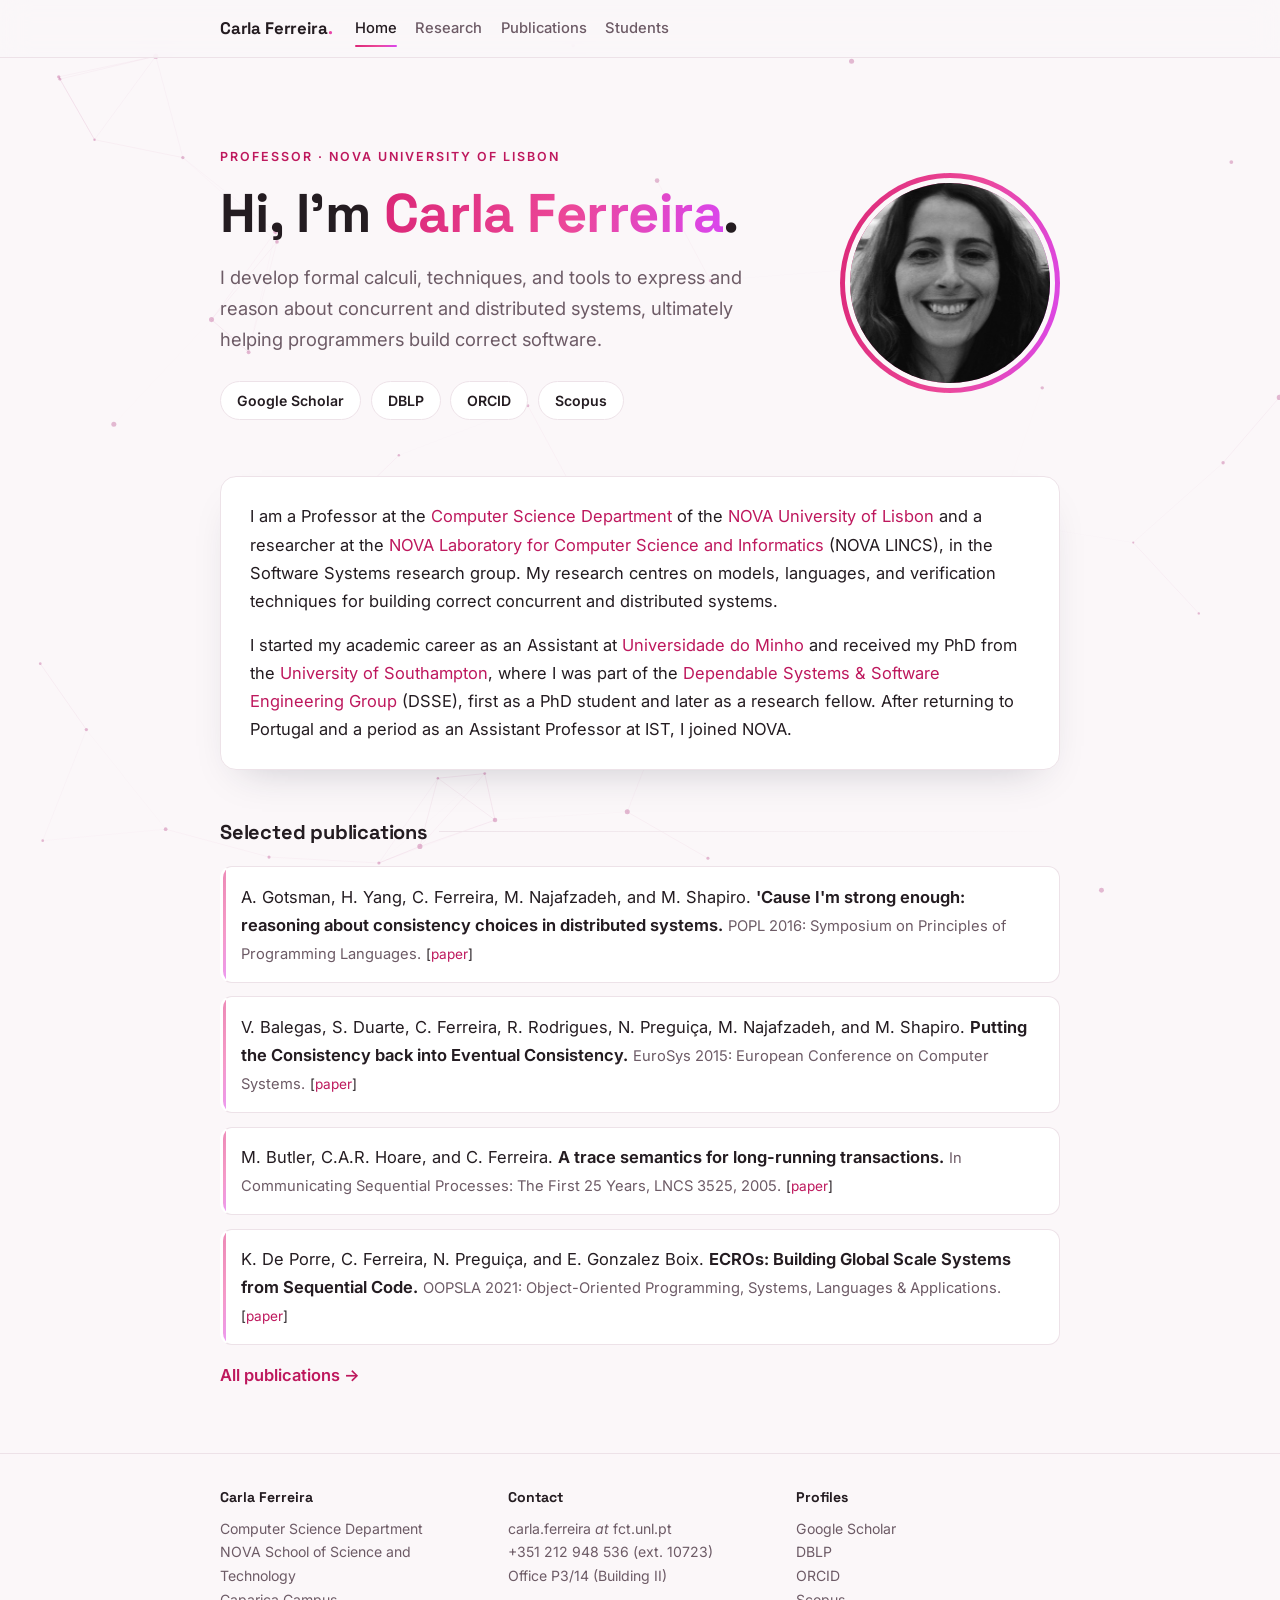
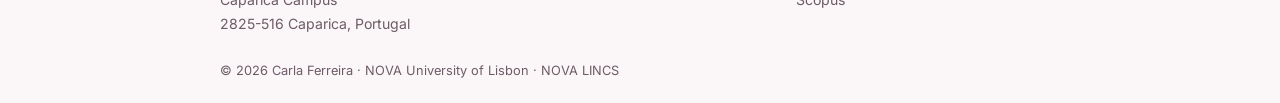
==== index.html @ 84dfc277 "Redesign and restructure site Visual refresh: Space Grotesk/Inter typography, pink-fuchsia gradient " ====
<!DOCTYPE html>
<html lang="en">
<head>
<meta charset="utf-8">
<meta name="viewport" content="width=device-width, initial-scale=1">
<title>Carla Ferreira</title>
<meta name="description" content="Carla Ferreira — Professor at the Computer Science Department, NOVA University of Lisbon, and researcher at NOVA LINCS.">
<link rel="preconnect" href="https://fonts.googleapis.com">
<link rel="preconnect" href="https://fonts.gstatic.com" crossorigin>
<link href="https://fonts.googleapis.com/css2?family=Inter:wght@400;500;600;700&family=Space+Grotesk:wght@500;700&display=swap" rel="stylesheet">
<link rel="stylesheet" href="style.css">
</head>
<body>
<canvas id="net" aria-hidden="true"></canvas>
<header>
  <div class="header-inner">
    <a class="site-title" href="index.html">Carla Ferreira<span class="dot">.</span></a>
    <nav>
      <a href="index.html" class="current">Home</a>
      <a href="research.html">Research</a>
      <a href="publications.html">Publications</a>
      <a href="students.html">Students</a>
    </nav>
  </div>
</header>

<main>
  <section class="hero">
    <div class="hero-text">
      <p class="kicker">Professor · NOVA University of Lisbon</p>
      <h1>Hi, I'm <span class="grad">Carla Ferreira</span>.</h1>
      <p class="lead">I develop formal calculi, techniques, and tools to express and
        reason about concurrent and distributed systems, ultimately helping
        programmers build correct software.</p>
      <div class="links-row">
        <a href="https://scholar.google.com/citations?hl=en&amp;user=l7GG8NoAAAAJ">Google Scholar</a>
        <a href="https://dblp.org/pid/13/5457.html">DBLP</a>
        <a href="https://orcid.org/0000-0003-3680-7634">ORCID</a>
        <a href="https://www.scopus.com/authid/detail.url?authorId=22733423900">Scopus</a>
      </div>
    </div>
    <div class="portrait-wrap">
      <img class="portrait" src="assets/cf.jpg" alt="Portrait of Carla Ferreira">
    </div>
  </section>

  <section class="bio">
    <p>I am a Professor at the
      <a href="https://www.di.fct.unl.pt/">Computer Science Department</a> of the
      <a href="https://www.fct.unl.pt/">NOVA University of Lisbon</a> and a researcher at the
      <a href="https://nova-lincs.di.fct.unl.pt/">NOVA Laboratory for Computer Science and Informatics</a>
      (NOVA LINCS), in the Software Systems research group. My research centres on models,
      languages, and verification techniques for building correct concurrent and
      distributed systems.</p>
    <p>I started my academic career as an Assistant at
      <a href="https://www.uminho.pt/">Universidade do Minho</a> and received my PhD from the
      <a href="https://www.soton.ac.uk/">University of Southampton</a>, where I was part of the
      <a href="https://www.southampton.ac.uk/research/groups/cyber-physical-systems">Dependable Systems &amp; Software Engineering Group</a>
      (DSSE), first as a PhD student and later as a research fellow. After returning to
      Portugal and a period as an Assistant Professor at IST, I joined NOVA.</p>
  </section>

  <section>
    <h2>Selected publications</h2>
    <ul class="pubs">
      <li>A. Gotsman, H. Yang, C. Ferreira, M. Najafzadeh, and M. Shapiro.
        <span class="title">'Cause I'm strong enough: reasoning about consistency choices in distributed systems.</span>
        <span class="venue">POPL 2016: Symposium on Principles of Programming Languages.</span>
        <span class="pub-links">[<a href="https://doi.org/10.1145/2914770.2837625">paper</a>]</span></li>
      <li>V. Balegas, S. Duarte, C. Ferreira, R. Rodrigues, N. Preguiça, M. Najafzadeh, and M. Shapiro.
        <span class="title">Putting the Consistency back into Eventual Consistency.</span>
        <span class="venue">EuroSys 2015: European Conference on Computer Systems.</span>
        <span class="pub-links">[<a href="https://dl.acm.org/doi/10.1145/2741948.2741972">paper</a>]</span></li>
      <li>M. Butler, C.A.R. Hoare, and C. Ferreira.
        <span class="title">A trace semantics for long-running transactions.</span>
        <span class="venue">In Communicating Sequential Processes: The First 25 Years, LNCS 3525, 2005.</span>
        <span class="pub-links">[<a href="https://link.springer.com/chapter/10.1007%2F11423348_8">paper</a>]</span></li>
      <li>K. De Porre, C. Ferreira, N. Preguiça, and E. Gonzalez Boix.
        <span class="title">ECROs: Building Global Scale Systems from Sequential Code.</span>
        <span class="venue">OOPSLA 2021: Object-Oriented Programming, Systems, Languages &amp; Applications.</span>
        <span class="pub-links">[<a href="https://doi.org/10.1145/3485484">paper</a>]</span></li>
    </ul>
    <a class="more-link" href="publications.html">All publications →</a>
  </section>
</main>

<footer>
  <div class="footer-inner">
    <div class="footer-col">
      <strong>Carla Ferreira</strong>
      Computer Science Department<br>
      NOVA School of Science and Technology<br>
      Caparica Campus<br>
      2825-516 Caparica, Portugal
    </div>
    <div class="footer-col">
      <strong>Contact</strong>
      carla.ferreira <em>at</em> fct.unl.pt<br>
      +351 212 948 536 (ext. 10723)<br>
      Office P3/14 (Building II)
    </div>
    <div class="footer-col">
      <strong>Profiles</strong>
      <a href="https://scholar.google.com/citations?hl=en&amp;user=l7GG8NoAAAAJ">Google Scholar</a><br>
      <a href="https://dblp.org/pid/13/5457.html">DBLP</a><br>
      <a href="https://orcid.org/0000-0003-3680-7634">ORCID</a><br>
      <a href="https://www.scopus.com/authid/detail.url?authorId=22733423900">Scopus</a>
    </div>
  </div>
  <div class="footer-base">© 2026 Carla Ferreira · NOVA University of Lisbon · NOVA LINCS</div>
</footer>
<script src="script.js"></script>
</body>
</html>
---- style.css ----
:root {
  --max-width: 880px;
  --grad-a: #db2777;
  --grad-b: #ec4899;
  --grad-c: #d946ef;
  --gradient: linear-gradient(100deg, var(--grad-a), var(--grad-b) 55%, var(--grad-c));
  --bg: #fbf7f9;
  --bg-panel: #ffffff;
  --bg-panel-hover: #ffffff;
  --text: #241c21;
  --text-muted: #6d5b66;
  --accent: #be185d;
  --border: #ede2e8;
  --header-bg: rgba(251, 247, 249, 0.8);
  --net-color: 190, 90, 150;
  --shadow: 0 18px 40px -22px rgba(30, 41, 59, 0.25);
  color-scheme: light;
}

* { box-sizing: border-box; }

html { scroll-behavior: smooth; }

body {
  margin: 0;
  font-family: "Inter", -apple-system, BlinkMacSystemFont, "Segoe UI", sans-serif;
  font-size: 16.5px;
  line-height: 1.7;
  color: var(--text);
  background: var(--bg);
  transition: background 0.3s ease, color 0.3s ease;
}

#net {
  position: fixed;
  inset: 0;
  width: 100%;
  height: 100%;
  z-index: 0;
  pointer-events: none;
}

a { color: var(--accent); text-decoration: none; }
a:hover { text-decoration: underline; text-underline-offset: 3px; }

h1, h2, h3, .site-title {
  font-family: "Space Grotesk", "Inter", sans-serif;
  letter-spacing: -0.01em;
}

/* ---------- header ---------- */

header {
  position: sticky;
  top: 0;
  z-index: 20;
  background: var(--header-bg);
  backdrop-filter: blur(14px);
  -webkit-backdrop-filter: blur(14px);
  border-bottom: 1px solid var(--border);
}

.header-inner {
  max-width: var(--max-width);
  margin: 0 auto;
  padding: 0.85rem 1.25rem;
  display: flex;
  flex-wrap: wrap;
  align-items: center;
  gap: 0.4rem 1.4rem;
}

.site-title {
  font-size: 1.05rem;
  font-weight: 700;
  color: var(--text);
}
.site-title:hover { text-decoration: none; }
.site-title .dot {
  background: var(--gradient);
  -webkit-background-clip: text;
  background-clip: text;
  color: transparent;
}

nav { display: flex; flex-wrap: wrap; gap: 0.25rem 1.15rem; margin-right: auto; }

nav a {
  color: var(--text-muted);
  font-size: 0.92rem;
  font-weight: 500;
  position: relative;
  padding: 0.15rem 0;
}
nav a:hover { color: var(--text); text-decoration: none; }
nav a.current { color: var(--text); }
nav a.current::after {
  content: "";
  position: absolute;
  left: 0; right: 0; bottom: -4px;
  height: 2.5px;
  border-radius: 2px;
  background: var(--gradient);
}

/* ---------- layout ---------- */

main {
  position: relative;
  z-index: 1;
  max-width: var(--max-width);
  margin: 0 auto;
  padding: 3rem 1.25rem 4rem;
}

h1 { font-size: clamp(1.9rem, 4.5vw, 2.6rem); line-height: 1.15; margin: 0 0 1.4rem; }

h2 {
  font-size: 1.25rem;
  margin: 2.8rem 0 1.1rem;
  display: flex;
  align-items: center;
  gap: 0.75rem;
}
h2::after {
  content: "";
  flex: 1;
  height: 1px;
  background: linear-gradient(90deg, var(--border), transparent);
}

.grad {
  background: var(--gradient);
  -webkit-background-clip: text;
  background-clip: text;
  color: transparent;
}

/* ---------- hero (home) ---------- */

.hero {
  display: flex;
  gap: 2.8rem;
  align-items: center;
  padding: 2.5rem 0 1rem;
  flex-wrap: wrap;
}

.hero-text { flex: 1; min-width: 300px; }

.kicker {
  text-transform: uppercase;
  letter-spacing: 0.16em;
  font-size: 0.78rem;
  font-weight: 600;
  color: var(--accent);
  margin: 0 0 0.9rem;
}

.hero h1 { font-size: clamp(2.3rem, 6vw, 3.4rem); margin-bottom: 1.1rem; }

.lead { font-size: 1.15rem; color: var(--text-muted); margin: 0 0 1.6rem; }

.portrait-wrap {
  flex-shrink: 0;
  padding: 5px;
  border-radius: 50%;
  background: var(--gradient);
  animation: float 7s ease-in-out infinite;
}

.portrait {
  display: block;
  width: 210px;
  height: 210px;
  object-fit: cover;
  object-position: 50% 30%;
  border-radius: 50%;
  border: 5px solid var(--bg);
}

@keyframes float {
  0%, 100% { transform: translateY(0); }
  50% { transform: translateY(-10px); }
}

.links-row { display: flex; flex-wrap: wrap; gap: 0.6rem; }

.links-row a {
  border: 1px solid var(--border);
  background: var(--bg-panel);
  color: var(--text);
  padding: 0.4rem 1rem;
  border-radius: 999px;
  font-size: 0.88rem;
  font-weight: 600;
  transition: transform 0.15s ease, border-color 0.15s ease, box-shadow 0.15s ease;
}
.links-row a:hover {
  text-decoration: none;
  transform: translateY(-2px);
  border-color: var(--grad-a);
  box-shadow: 0 6px 18px -8px rgba(219, 39, 119, 0.45);
}

.bio {
  margin-top: 2.5rem;
  padding: 1.6rem 1.8rem;
  background: var(--bg-panel);
  border: 1px solid var(--border);
  border-radius: 16px;
  box-shadow: var(--shadow);
}
.bio p:first-child { margin-top: 0; }
.bio p:last-child { margin-bottom: 0; }

/* ---------- cards ---------- */

.card-grid {
  display: grid;
  grid-template-columns: repeat(auto-fill, minmax(240px, 1fr));
  gap: 1rem;
  padding: 0;
  margin: 0;
  list-style: none;
}

.card {
  background: var(--bg-panel);
  border: 1px solid var(--border);
  border-radius: 14px;
  padding: 1.1rem 1.25rem;
  transition: transform 0.18s ease, border-color 0.18s ease, box-shadow 0.18s ease;
}
.card:hover {
  transform: translateY(-4px);
  border-color: var(--grad-b);
  box-shadow: var(--shadow);
}
.card .card-title { font-weight: 700; font-size: 1rem; display: block; margin-bottom: 0.3rem; }
.card-featured { grid-column: 1 / -1; }
.card-logo {
  display: block;
  width: auto;
  max-width: 220px;
  height: auto;
  margin-bottom: 0.6rem;
}
.card .card-sub { color: var(--text-muted); font-size: 0.9rem; }
.card .tag {
  display: inline-block;
  margin-top: 0.6rem;
  font-size: 0.72rem;
  font-weight: 600;
  letter-spacing: 0.06em;
  text-transform: uppercase;
  color: var(--accent);
}

/* ---------- interests ---------- */

ul.interests { list-style: none; padding: 0; margin: 0; display: grid; gap: 0.8rem; }
ul.interests li {
  padding-left: 1.4rem;
  position: relative;
}
ul.interests li::before {
  content: "◆";
  position: absolute;
  left: 0;
  top: 0.1em;
  font-size: 0.7rem;
  background: var(--gradient);
  -webkit-background-clip: text;
  background-clip: text;
  color: transparent;
}

/* ---------- publications ---------- */

.year-chip {
  display: inline-block;
  font-family: "Space Grotesk", sans-serif;
  font-weight: 700;
  font-size: 1.05rem;
  background: var(--gradient);
  -webkit-background-clip: text;
  background-clip: text;
  color: transparent;
}

ul.pubs { list-style: none; padding: 0; margin: 0; display: grid; gap: 0.85rem; }

ul.pubs > li {
  background: var(--bg-panel);
  border: 1px solid var(--border);
  border-left: 3px solid transparent;
  border-image: none;
  border-radius: 12px;
  padding: 0.95rem 1.15rem;
  transition: transform 0.15s ease, border-color 0.15s ease;
  position: relative;
  overflow: hidden;
}
ul.pubs > li::before {
  content: "";
  position: absolute;
  left: 0; top: 0; bottom: 0;
  width: 3px;
  background: var(--gradient);
  opacity: 0.55;
  transition: opacity 0.15s ease, width 0.15s ease;
}
ul.pubs > li:hover { transform: translateX(4px); }
ul.pubs > li:hover::before { opacity: 1; width: 4px; }

ul.pubs .title { font-weight: 650; }
ul.pubs .venue { color: var(--text-muted); font-size: 0.92rem; }
.pub-links { font-size: 0.85rem; }

/* ---------- generic lists ---------- */

ul.clean { list-style: none; padding: 0; margin: 0; display: grid; gap: 0.9rem; }
ul.clean > li {
  background: var(--bg-panel);
  border: 1px solid var(--border);
  border-radius: 12px;
  padding: 0.9rem 1.15rem;
  transition: transform 0.15s ease, border-color 0.15s ease;
}
ul.clean > li:hover { transform: translateX(4px); border-color: var(--grad-a); }

.note { color: var(--text-muted); font-size: 0.9rem; }

/* ---------- contact ---------- */

dl.contact {
  margin: 0;
  display: grid;
  grid-template-columns: repeat(auto-fill, minmax(240px, 1fr));
  gap: 1rem;
}
dl.contact > div {
  background: var(--bg-panel);
  border: 1px solid var(--border);
  border-radius: 14px;
  padding: 1.1rem 1.25rem;
}
dl.contact dt {
  font-weight: 700;
  font-size: 0.78rem;
  text-transform: uppercase;
  letter-spacing: 0.1em;
  background: var(--gradient);
  -webkit-background-clip: text;
  background-clip: text;
  color: transparent;
  margin-bottom: 0.35rem;
}
dl.contact dd { margin: 0; }

/* ---------- reveal animation ---------- */

.reveal {
  opacity: 0;
  transform: translateY(18px);
  transition: opacity 0.6s ease, transform 0.6s ease;
}
.reveal.visible { opacity: 1; transform: none; }

@media (prefers-reduced-motion: reduce) {
  .reveal { opacity: 1; transform: none; transition: none; }
  .portrait-wrap { animation: none; }
  html { scroll-behavior: auto; }
}

/* ---------- footer ---------- */

footer {
  position: relative;
  z-index: 1;
  border-top: 1px solid var(--border);
  color: var(--text-muted);
  font-size: 0.88rem;
}
.footer-inner {
  max-width: var(--max-width);
  margin: 0 auto;
  padding: 2rem 1.25rem 1.5rem;
  display: grid;
  grid-template-columns: repeat(auto-fit, minmax(200px, 1fr));
  gap: 1.5rem;
}
.footer-col strong {
  display: block;
  color: var(--text);
  font-family: "Space Grotesk", sans-serif;
  margin-bottom: 0.4rem;
}
.footer-col a { color: var(--text-muted); }
.footer-col a:hover { color: var(--accent); }
.footer-base {
  max-width: var(--max-width);
  margin: 0 auto;
  padding: 0 1.25rem 1.3rem;
  font-size: 0.8rem;
}

.more-link {
  display: inline-block;
  margin-top: 1rem;
  font-weight: 600;
}

@media (max-width: 640px) {
  .hero { flex-direction: column-reverse; gap: 1.8rem; text-align: center; }
  .kicker { text-align: center; }
  .links-row { justify-content: center; }
  .hero-text { min-width: 0; }
  .portrait { width: 170px; height: 170px; }
}
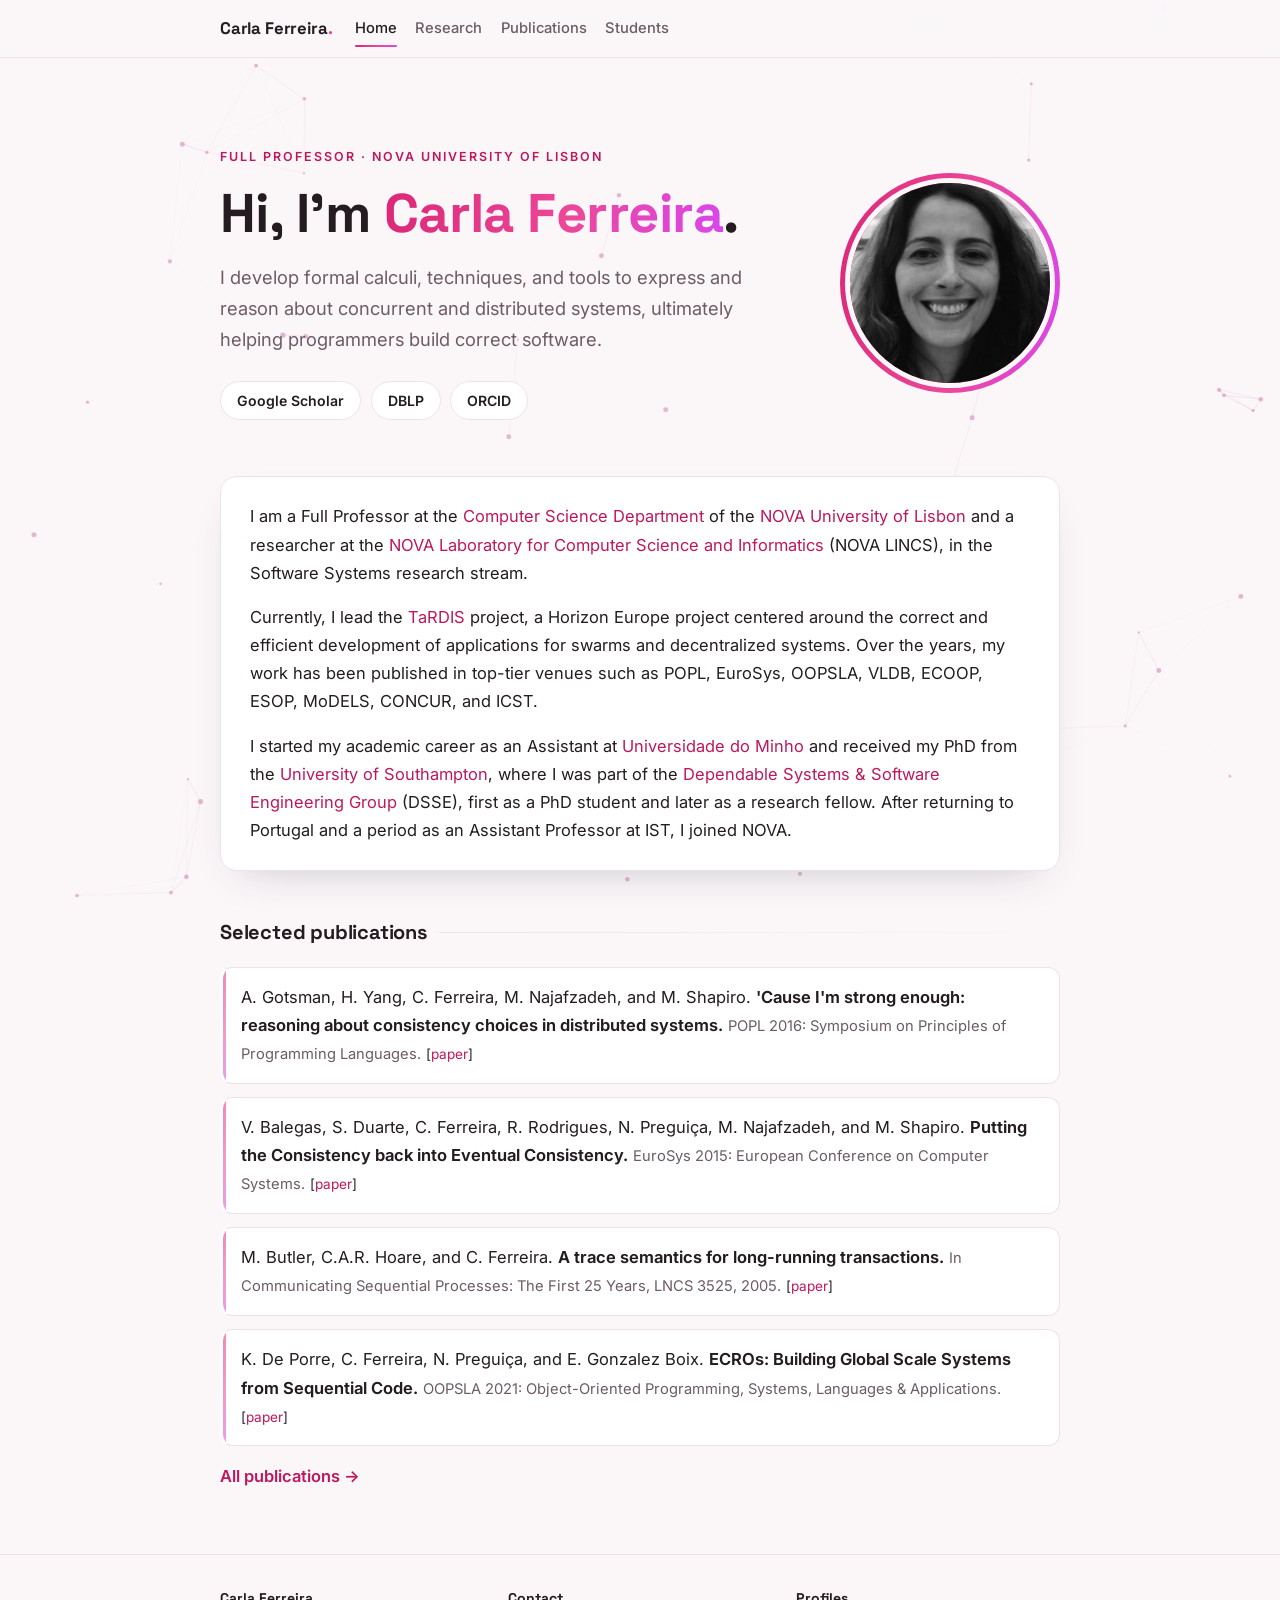
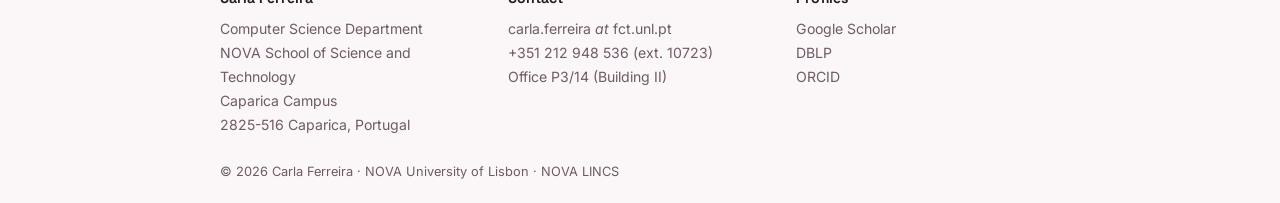
==== commit 6e58dda7: "Update bio from ORCID, sync publications with Scholar, drop Scopus Bio: Full Professor title, TaRDIS" ====
--- a/index.html
+++ b/index.html
@@ -4,7 +4,7 @@
 <meta charset="utf-8">
 <meta name="viewport" content="width=device-width, initial-scale=1">
 <title>Carla Ferreira</title>
-<meta name="description" content="Carla Ferreira — Professor at the Computer Science Department, NOVA University of Lisbon, and researcher at NOVA LINCS.">
+<meta name="description" content="Carla Ferreira — Full Professor at the Computer Science Department, NOVA University of Lisbon, and researcher at NOVA LINCS.">
 <link rel="preconnect" href="https://fonts.googleapis.com">
 <link rel="preconnect" href="https://fonts.gstatic.com" crossorigin>
 <link href="https://fonts.googleapis.com/css2?family=Inter:wght@400;500;600;700&family=Space+Grotesk:wght@500;700&display=swap" rel="stylesheet">
@@ -27,7 +27,7 @@
 <main>
   <section class="hero">
     <div class="hero-text">
-      <p class="kicker">Professor · NOVA University of Lisbon</p>
+      <p class="kicker">Full Professor · NOVA University of Lisbon</p>
       <h1>Hi, I'm <span class="grad">Carla Ferreira</span>.</h1>
       <p class="lead">I develop formal calculi, techniques, and tools to express and
         reason about concurrent and distributed systems, ultimately helping
@@ -36,7 +36,6 @@
         <a href="https://scholar.google.com/citations?hl=en&amp;user=l7GG8NoAAAAJ">Google Scholar</a>
         <a href="https://dblp.org/pid/13/5457.html">DBLP</a>
         <a href="https://orcid.org/0000-0003-3680-7634">ORCID</a>
-        <a href="https://www.scopus.com/authid/detail.url?authorId=22733423900">Scopus</a>
       </div>
     </div>
     <div class="portrait-wrap">
@@ -45,13 +44,16 @@
   </section>
 
   <section class="bio">
-    <p>I am a Professor at the
+    <p>I am a Full Professor at the
       <a href="https://www.di.fct.unl.pt/">Computer Science Department</a> of the
       <a href="https://www.fct.unl.pt/">NOVA University of Lisbon</a> and a researcher at the
       <a href="https://nova-lincs.di.fct.unl.pt/">NOVA Laboratory for Computer Science and Informatics</a>
-      (NOVA LINCS), in the Software Systems research group. My research centres on models,
-      languages, and verification techniques for building correct concurrent and
-      distributed systems.</p>
+      (NOVA LINCS), in the Software Systems research stream.</p>
+    <p>Currently, I lead the <a href="https://www.project-tardis.eu">TaRDIS</a> project,
+      a Horizon Europe project centered around the correct and efficient development of
+      applications for swarms and decentralized systems. Over the years, my work has been
+      published in top-tier venues such as POPL, EuroSys, OOPSLA, VLDB, ECOOP, ESOP,
+      MoDELS, CONCUR, and ICST.</p>
     <p>I started my academic career as an Assistant at
       <a href="https://www.uminho.pt/">Universidade do Minho</a> and received my PhD from the
       <a href="https://www.soton.ac.uk/">University of Southampton</a>, where I was part of the
@@ -103,8 +105,7 @@
       <strong>Profiles</strong>
       <a href="https://scholar.google.com/citations?hl=en&amp;user=l7GG8NoAAAAJ">Google Scholar</a><br>
       <a href="https://dblp.org/pid/13/5457.html">DBLP</a><br>
-      <a href="https://orcid.org/0000-0003-3680-7634">ORCID</a><br>
-      <a href="https://www.scopus.com/authid/detail.url?authorId=22733423900">Scopus</a>
+      <a href="https://orcid.org/0000-0003-3680-7634">ORCID</a>
     </div>
   </div>
   <div class="footer-base">© 2026 Carla Ferreira · NOVA University of Lisbon · NOVA LINCS</div>
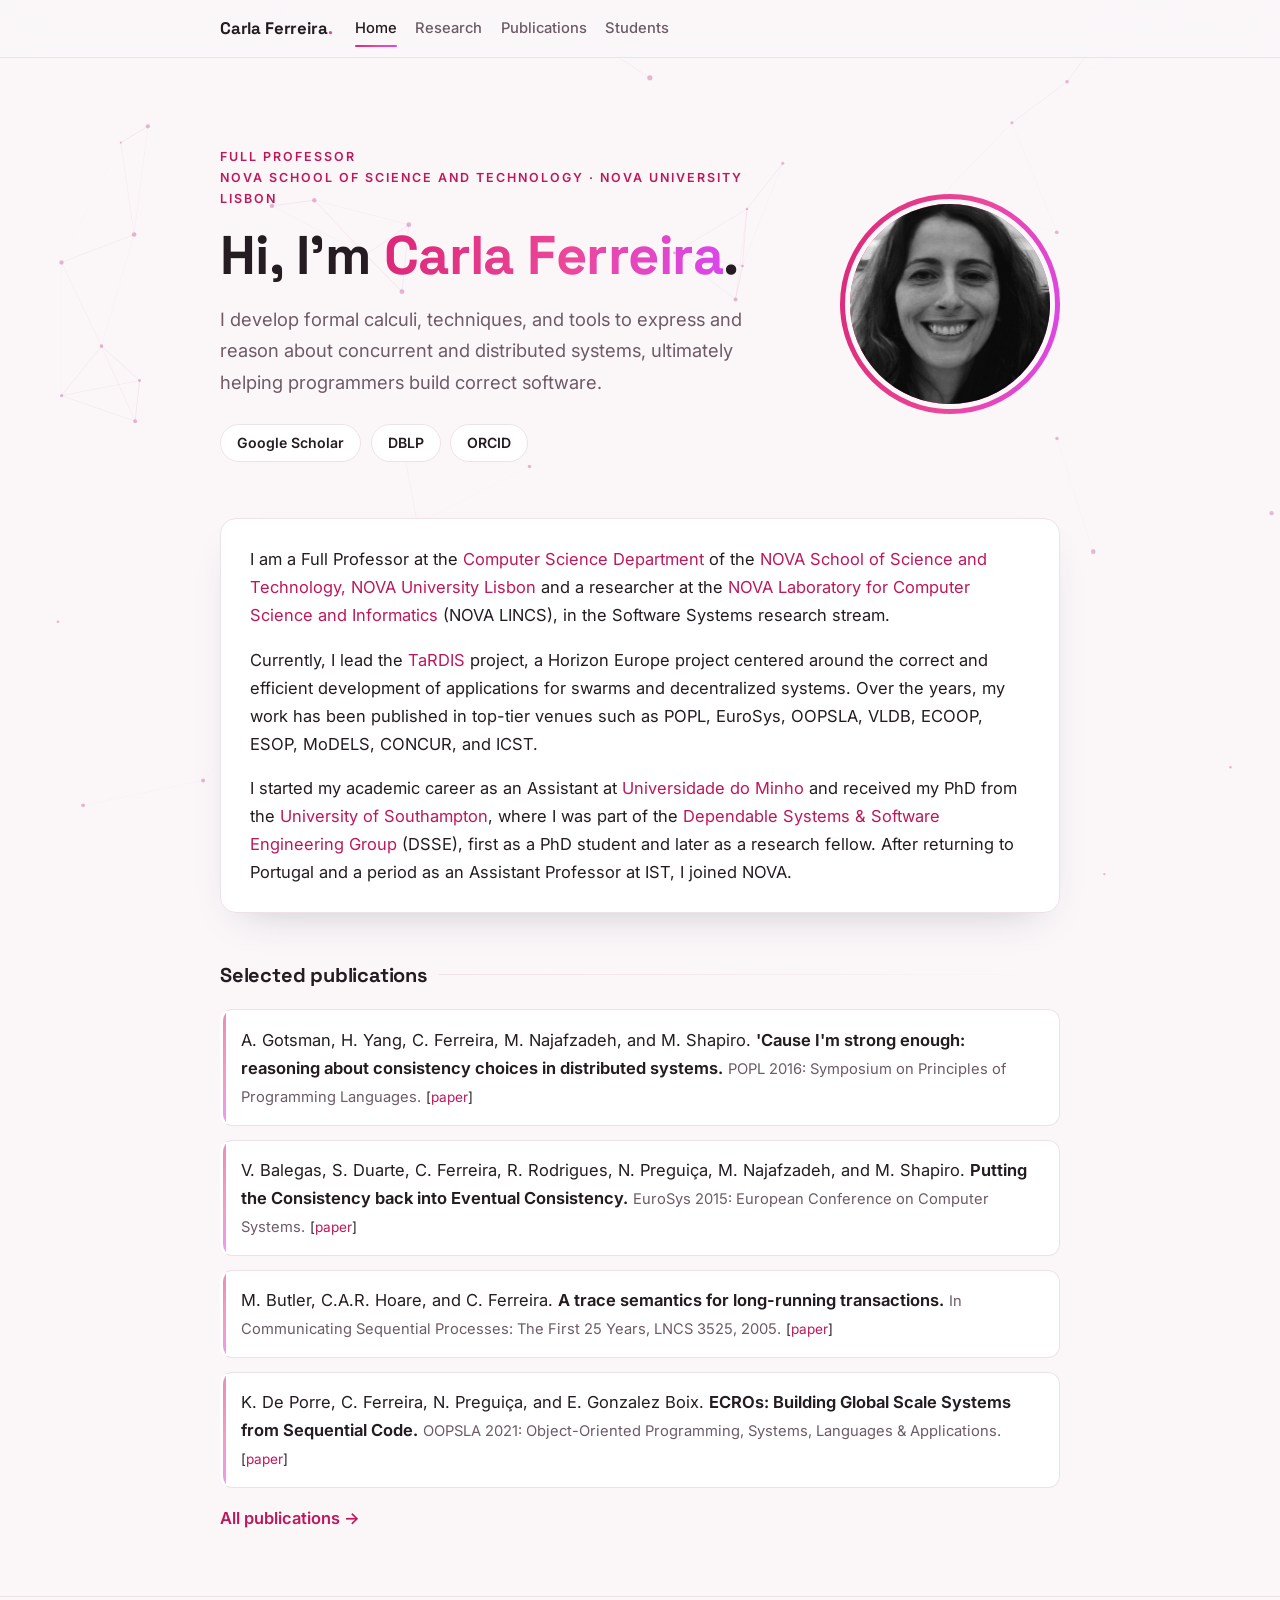
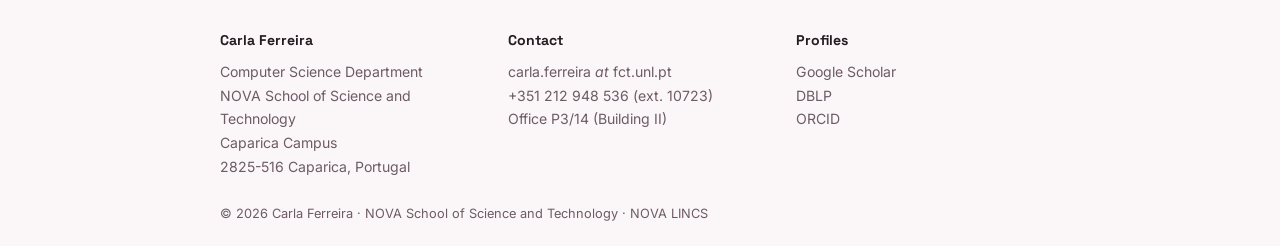
==== commit a255e45a: "minor fixes" ====
--- a/index.html
+++ b/index.html
@@ -1,115 +1,130 @@
 <!DOCTYPE html>
 <html lang="en">
+
 <head>
-<meta charset="utf-8">
-<meta name="viewport" content="width=device-width, initial-scale=1">
-<title>Carla Ferreira</title>
-<meta name="description" content="Carla Ferreira — Full Professor at the Computer Science Department, NOVA University of Lisbon, and researcher at NOVA LINCS.">
-<link rel="preconnect" href="https://fonts.googleapis.com">
-<link rel="preconnect" href="https://fonts.gstatic.com" crossorigin>
-<link href="https://fonts.googleapis.com/css2?family=Inter:wght@400;500;600;700&family=Space+Grotesk:wght@500;700&display=swap" rel="stylesheet">
-<link rel="stylesheet" href="style.css">
+  <meta charset="utf-8">
+  <meta name="viewport" content="width=device-width, initial-scale=1">
+  <title>Carla Ferreira</title>
+  <meta name="description"
+    content="Carla Ferreira — Full Professor at the Computer Science Department, NOVA School of Science and Technology, NOVA University Lisbon, and researcher at NOVA LINCS.">
+  <link rel="preconnect" href="https://fonts.googleapis.com">
+  <link rel="preconnect" href="https://fonts.gstatic.com" crossorigin>
+  <link
+    href="https://fonts.googleapis.com/css2?family=Inter:wght@400;500;600;700&family=Space+Grotesk:wght@500;700&display=swap"
+    rel="stylesheet">
+  <link rel="stylesheet" href="style.css">
 </head>
+
 <body>
-<canvas id="net" aria-hidden="true"></canvas>
-<header>
-  <div class="header-inner">
-    <a class="site-title" href="index.html">Carla Ferreira<span class="dot">.</span></a>
-    <nav>
-      <a href="index.html" class="current">Home</a>
-      <a href="research.html">Research</a>
-      <a href="publications.html">Publications</a>
-      <a href="students.html">Students</a>
-    </nav>
-  </div>
-</header>
+  <canvas id="net" aria-hidden="true"></canvas>
+  <header>
+    <div class="header-inner">
+      <a class="site-title" href="index.html">Carla Ferreira<span class="dot">.</span></a>
+      <nav>
+        <a href="index.html" class="current">Home</a>
+        <a href="research.html">Research</a>
+        <a href="publications.html">Publications</a>
+        <a href="students.html">Students</a>
+      </nav>
+    </div>
+  </header>
 
-<main>
-  <section class="hero">
-    <div class="hero-text">
-      <p class="kicker">Full Professor · NOVA University of Lisbon</p>
-      <h1>Hi, I'm <span class="grad">Carla Ferreira</span>.</h1>
-      <p class="lead">I develop formal calculi, techniques, and tools to express and
-        reason about concurrent and distributed systems, ultimately helping
-        programmers build correct software.</p>
-      <div class="links-row">
-        <a href="https://scholar.google.com/citations?hl=en&amp;user=l7GG8NoAAAAJ">Google Scholar</a>
-        <a href="https://dblp.org/pid/13/5457.html">DBLP</a>
+  <main>
+    <section class="hero">
+      <div class="hero-text">
+        <p class="kicker">Full Professor <br> NOVA School of Science and Technology · NOVA University Lisbon</p>
+        <h1>Hi, I'm <span class="grad">Carla Ferreira</span>.</h1>
+        <p class="lead">I develop formal calculi, techniques, and tools to express and
+          reason about concurrent and distributed systems, ultimately helping
+          programmers build correct software.</p>
+        <div class="links-row">
+          <a href="https://scholar.google.com/citations?hl=en&amp;user=l7GG8NoAAAAJ">Google Scholar</a>
+          <a href="https://dblp.org/pid/13/5457.html">DBLP</a>
+          <a href="https://orcid.org/0000-0003-3680-7634">ORCID</a>
+        </div>
+      </div>
+      <div class="portrait-wrap">
+        <img class="portrait" src="assets/cf.jpg" alt="Portrait of Carla Ferreira">
+      </div>
+    </section>
+
+    <section class="bio">
+      <p>I am a Full Professor at the
+        <a href="https://www.di.fct.unl.pt/">Computer Science Department</a> of the
+        <a href="https://www.fct.unl.pt/">NOVA School of Science and Technology, NOVA University Lisbon</a> and a
+        researcher at the
+        <a href="https://nova-lincs.di.fct.unl.pt/">NOVA Laboratory for Computer Science and Informatics</a>
+        (NOVA LINCS), in the Software Systems research stream.
+      </p>
+      <p>Currently, I lead the <a href="https://www.project-tardis.eu">TaRDIS</a> project,
+        a Horizon Europe project centered around the correct and efficient development of
+        applications for swarms and decentralized systems. Over the years, my work has been
+        published in top-tier venues such as POPL, EuroSys, OOPSLA, VLDB, ECOOP, ESOP,
+        MoDELS, CONCUR, and ICST.</p>
+      <p>I started my academic career as an Assistant at
+        <a href="https://www.uminho.pt/">Universidade do Minho</a> and received my PhD from the
+        <a href="https://www.soton.ac.uk/">University of Southampton</a>, where I was part of the
+        <a href="https://www.southampton.ac.uk/research/groups/cyber-physical-systems">Dependable Systems &amp; Software
+          Engineering Group</a>
+        (DSSE), first as a PhD student and later as a research fellow. After returning to
+        Portugal and a period as an Assistant Professor at IST, I joined NOVA.
+      </p>
+    </section>
+
+    <section>
+      <h2>Selected publications</h2>
+      <ul class="pubs">
+        <li>A. Gotsman, H. Yang, C. Ferreira, M. Najafzadeh, and M. Shapiro.
+          <span class="title">'Cause I'm strong enough: reasoning about consistency choices in distributed
+            systems.</span>
+          <span class="venue">POPL 2016: Symposium on Principles of Programming Languages.</span>
+          <span class="pub-links">[<a href="https://doi.org/10.1145/2914770.2837625">paper</a>]</span>
+        </li>
+        <li>V. Balegas, S. Duarte, C. Ferreira, R. Rodrigues, N. Preguiça, M. Najafzadeh, and M. Shapiro.
+          <span class="title">Putting the Consistency back into Eventual Consistency.</span>
+          <span class="venue">EuroSys 2015: European Conference on Computer Systems.</span>
+          <span class="pub-links">[<a href="https://dl.acm.org/doi/10.1145/2741948.2741972">paper</a>]</span>
+        </li>
+        <li>M. Butler, C.A.R. Hoare, and C. Ferreira.
+          <span class="title">A trace semantics for long-running transactions.</span>
+          <span class="venue">In Communicating Sequential Processes: The First 25 Years, LNCS 3525, 2005.</span>
+          <span class="pub-links">[<a href="https://link.springer.com/chapter/10.1007%2F11423348_8">paper</a>]</span>
+        </li>
+        <li>K. De Porre, C. Ferreira, N. Preguiça, and E. Gonzalez Boix.
+          <span class="title">ECROs: Building Global Scale Systems from Sequential Code.</span>
+          <span class="venue">OOPSLA 2021: Object-Oriented Programming, Systems, Languages &amp; Applications.</span>
+          <span class="pub-links">[<a href="https://doi.org/10.1145/3485484">paper</a>]</span>
+        </li>
+      </ul>
+      <a class="more-link" href="publications.html">All publications →</a>
+    </section>
+  </main>
+
+  <footer>
+    <div class="footer-inner">
+      <div class="footer-col">
+        <strong>Carla Ferreira</strong>
+        Computer Science Department<br>
+        NOVA School of Science and Technology<br>
+        Caparica Campus<br>
+        2825-516 Caparica, Portugal
+      </div>
+      <div class="footer-col">
+        <strong>Contact</strong>
+        carla.ferreira <em>at</em> fct.unl.pt<br>
+        +351 212 948 536 (ext. 10723)<br>
+        Office P3/14 (Building II)
+      </div>
+      <div class="footer-col">
+        <strong>Profiles</strong>
+        <a href="https://scholar.google.com/citations?hl=en&amp;user=l7GG8NoAAAAJ">Google Scholar</a><br>
+        <a href="https://dblp.org/pid/13/5457.html">DBLP</a><br>
         <a href="https://orcid.org/0000-0003-3680-7634">ORCID</a>
       </div>
     </div>
-    <div class="portrait-wrap">
-      <img class="portrait" src="assets/cf.jpg" alt="Portrait of Carla Ferreira">
-    </div>
-  </section>
+    <div class="footer-base">© 2026 Carla Ferreira · NOVA School of Science and Technology · NOVA LINCS</div>
+  </footer>
+  <script src="script.js"></script>
+</body>
 
-  <section class="bio">
-    <p>I am a Full Professor at the
-      <a href="https://www.di.fct.unl.pt/">Computer Science Department</a> of the
-      <a href="https://www.fct.unl.pt/">NOVA University of Lisbon</a> and a researcher at the
-      <a href="https://nova-lincs.di.fct.unl.pt/">NOVA Laboratory for Computer Science and Informatics</a>
-      (NOVA LINCS), in the Software Systems research stream.</p>
-    <p>Currently, I lead the <a href="https://www.project-tardis.eu">TaRDIS</a> project,
-      a Horizon Europe project centered around the correct and efficient development of
-      applications for swarms and decentralized systems. Over the years, my work has been
-      published in top-tier venues such as POPL, EuroSys, OOPSLA, VLDB, ECOOP, ESOP,
-      MoDELS, CONCUR, and ICST.</p>
-    <p>I started my academic career as an Assistant at
-      <a href="https://www.uminho.pt/">Universidade do Minho</a> and received my PhD from the
-      <a href="https://www.soton.ac.uk/">University of Southampton</a>, where I was part of the
-      <a href="https://www.southampton.ac.uk/research/groups/cyber-physical-systems">Dependable Systems &amp; Software Engineering Group</a>
-      (DSSE), first as a PhD student and later as a research fellow. After returning to
-      Portugal and a period as an Assistant Professor at IST, I joined NOVA.</p>
-  </section>
-
-  <section>
-    <h2>Selected publications</h2>
-    <ul class="pubs">
-      <li>A. Gotsman, H. Yang, C. Ferreira, M. Najafzadeh, and M. Shapiro.
-        <span class="title">'Cause I'm strong enough: reasoning about consistency choices in distributed systems.</span>
-        <span class="venue">POPL 2016: Symposium on Principles of Programming Languages.</span>
-        <span class="pub-links">[<a href="https://doi.org/10.1145/2914770.2837625">paper</a>]</span></li>
-      <li>V. Balegas, S. Duarte, C. Ferreira, R. Rodrigues, N. Preguiça, M. Najafzadeh, and M. Shapiro.
-        <span class="title">Putting the Consistency back into Eventual Consistency.</span>
-        <span class="venue">EuroSys 2015: European Conference on Computer Systems.</span>
-        <span class="pub-links">[<a href="https://dl.acm.org/doi/10.1145/2741948.2741972">paper</a>]</span></li>
-      <li>M. Butler, C.A.R. Hoare, and C. Ferreira.
-        <span class="title">A trace semantics for long-running transactions.</span>
-        <span class="venue">In Communicating Sequential Processes: The First 25 Years, LNCS 3525, 2005.</span>
-        <span class="pub-links">[<a href="https://link.springer.com/chapter/10.1007%2F11423348_8">paper</a>]</span></li>
-      <li>K. De Porre, C. Ferreira, N. Preguiça, and E. Gonzalez Boix.
-        <span class="title">ECROs: Building Global Scale Systems from Sequential Code.</span>
-        <span class="venue">OOPSLA 2021: Object-Oriented Programming, Systems, Languages &amp; Applications.</span>
-        <span class="pub-links">[<a href="https://doi.org/10.1145/3485484">paper</a>]</span></li>
-    </ul>
-    <a class="more-link" href="publications.html">All publications →</a>
-  </section>
-</main>
-
-<footer>
-  <div class="footer-inner">
-    <div class="footer-col">
-      <strong>Carla Ferreira</strong>
-      Computer Science Department<br>
-      NOVA School of Science and Technology<br>
-      Caparica Campus<br>
-      2825-516 Caparica, Portugal
-    </div>
-    <div class="footer-col">
-      <strong>Contact</strong>
-      carla.ferreira <em>at</em> fct.unl.pt<br>
-      +351 212 948 536 (ext. 10723)<br>
-      Office P3/14 (Building II)
-    </div>
-    <div class="footer-col">
-      <strong>Profiles</strong>
-      <a href="https://scholar.google.com/citations?hl=en&amp;user=l7GG8NoAAAAJ">Google Scholar</a><br>
-      <a href="https://dblp.org/pid/13/5457.html">DBLP</a><br>
-      <a href="https://orcid.org/0000-0003-3680-7634">ORCID</a>
-    </div>
-  </div>
-  <div class="footer-base">© 2026 Carla Ferreira · NOVA University of Lisbon · NOVA LINCS</div>
-</footer>
-<script src="script.js"></script>
-</body>
-</html>
+</html>
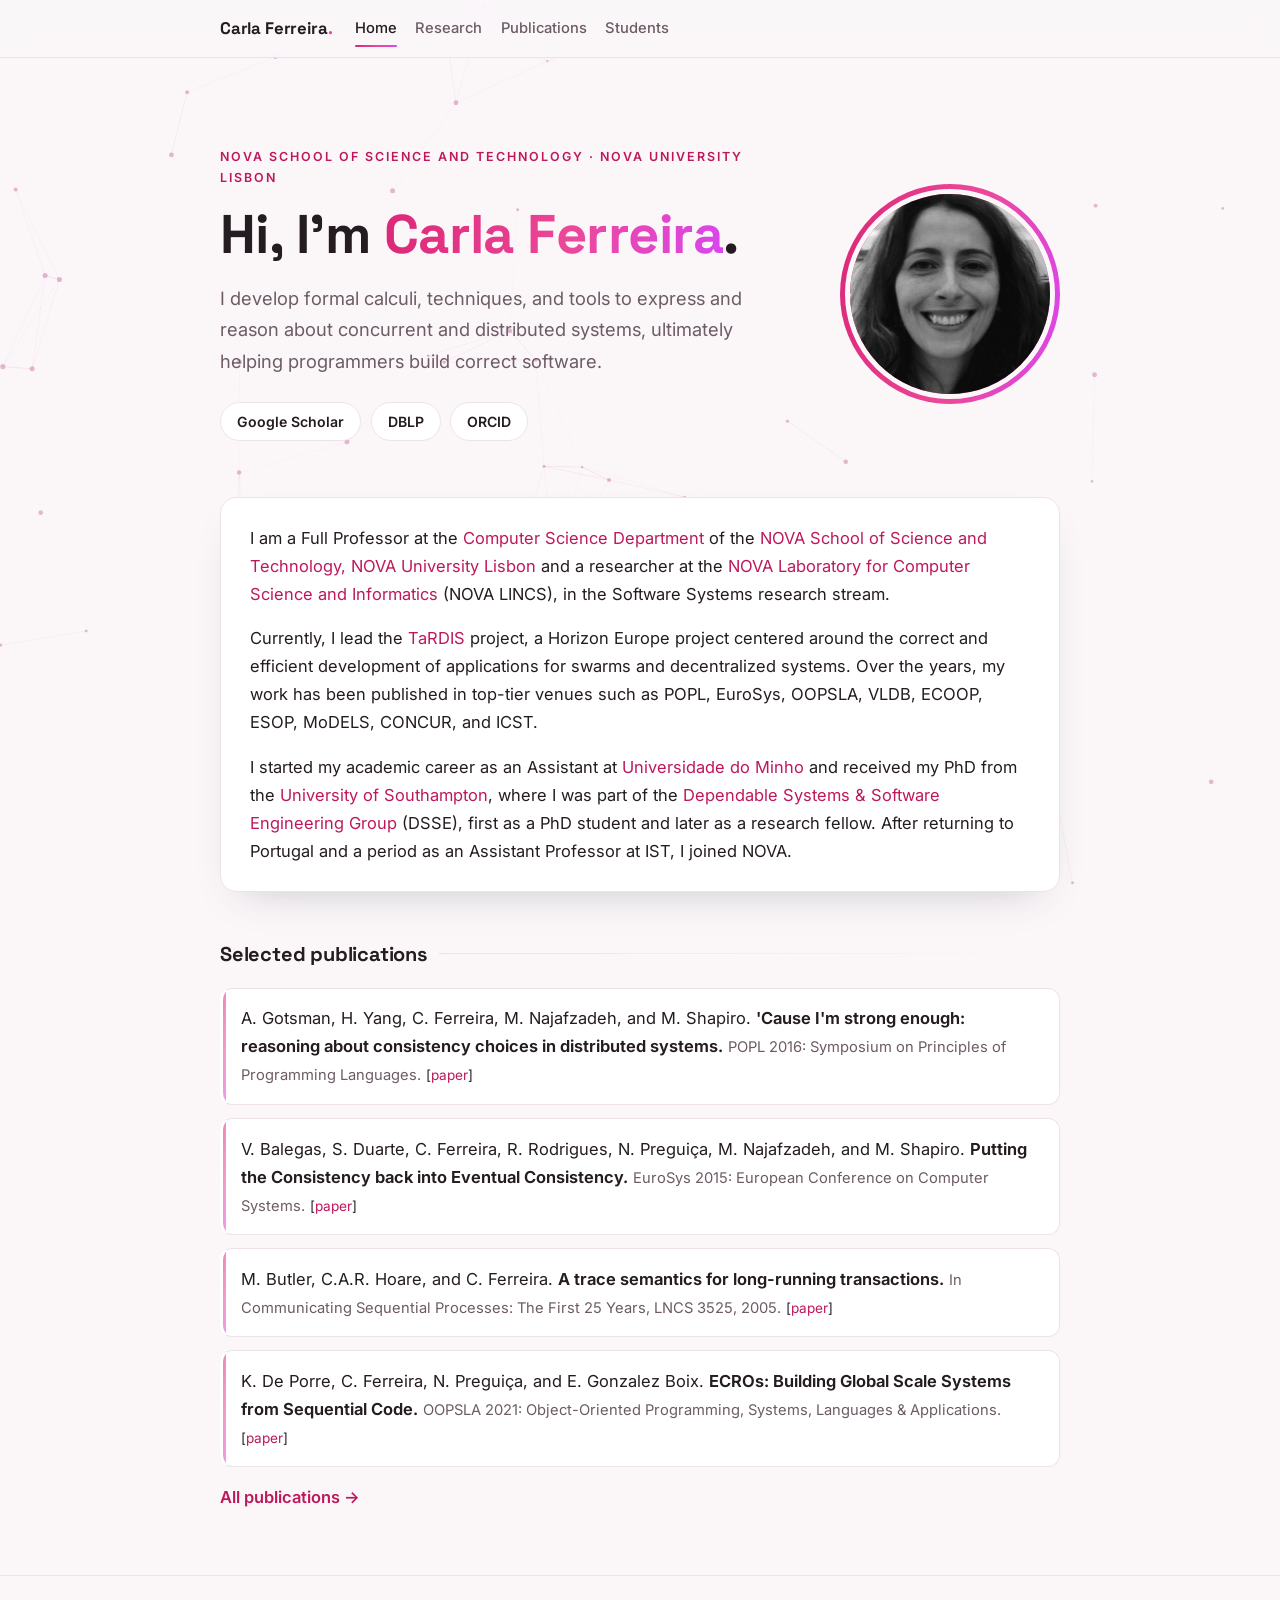
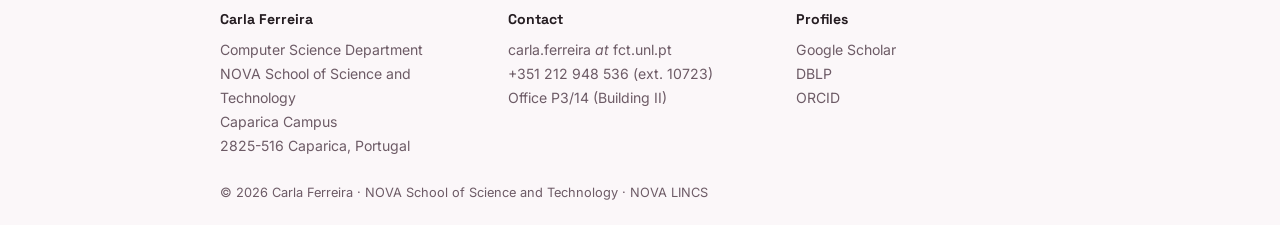
==== commit f49b46d4: "minor fixes" ====
--- a/index.html
+++ b/index.html
@@ -32,7 +32,7 @@
   <main>
     <section class="hero">
       <div class="hero-text">
-        <p class="kicker">Full Professor <br> NOVA School of Science and Technology · NOVA University Lisbon</p>
+        <p class="kicker">NOVA School of Science and Technology · NOVA University Lisbon</p>
         <h1>Hi, I'm <span class="grad">Carla Ferreira</span>.</h1>
         <p class="lead">I develop formal calculi, techniques, and tools to express and
           reason about concurrent and distributed systems, ultimately helping
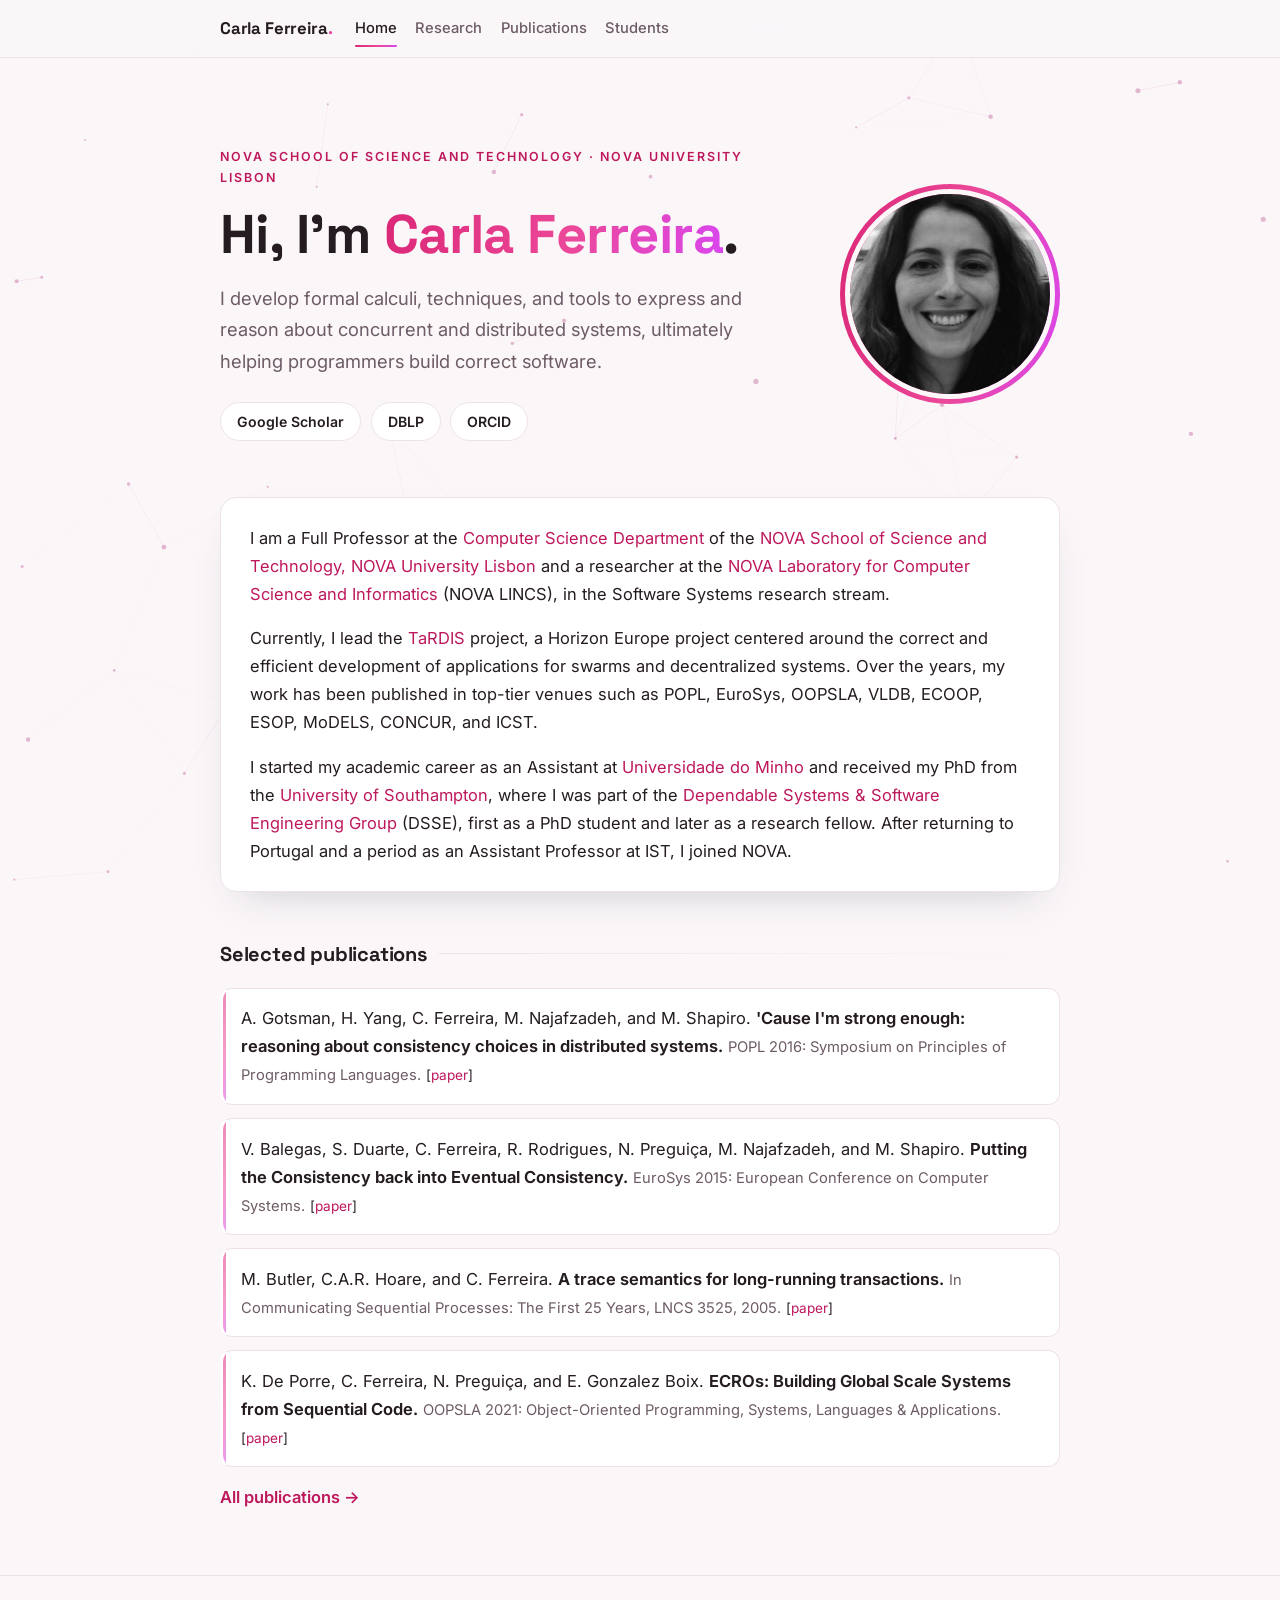
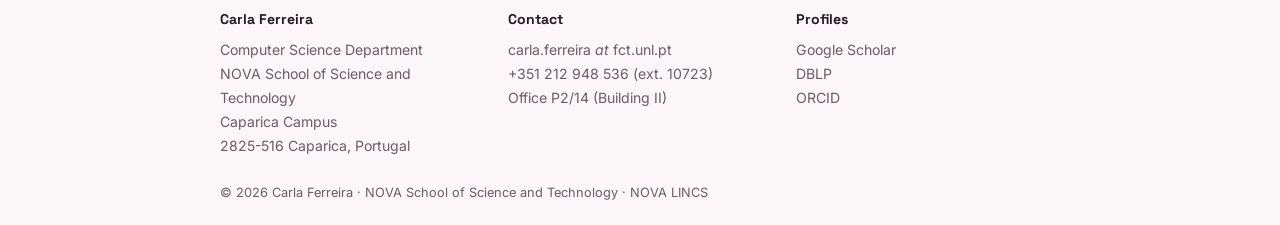
==== commit 61cdd69c: "minor fixes" ====
--- a/index.html
+++ b/index.html
@@ -113,7 +113,7 @@
         <strong>Contact</strong>
         carla.ferreira <em>at</em> fct.unl.pt<br>
         +351 212 948 536 (ext. 10723)<br>
-        Office P3/14 (Building II)
+        Office P2/14 (Building II)
       </div>
       <div class="footer-col">
         <strong>Profiles</strong>
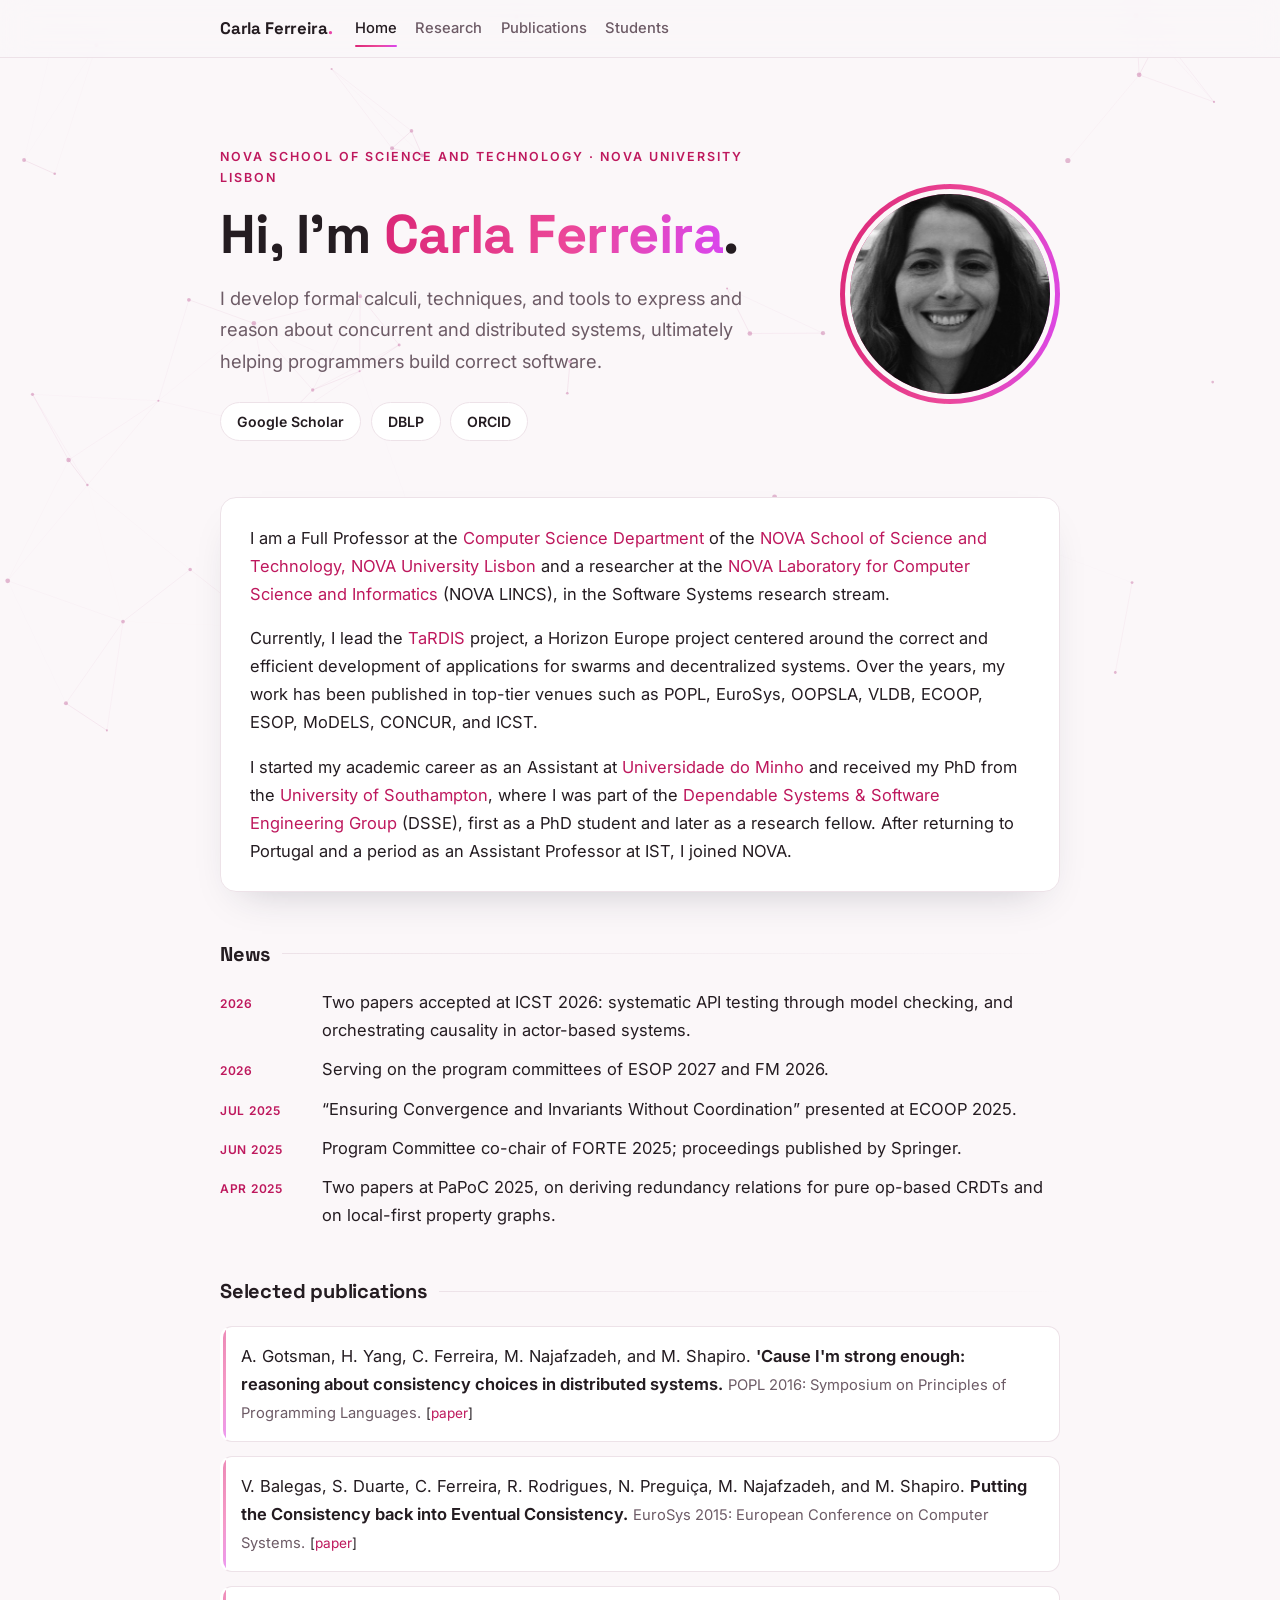
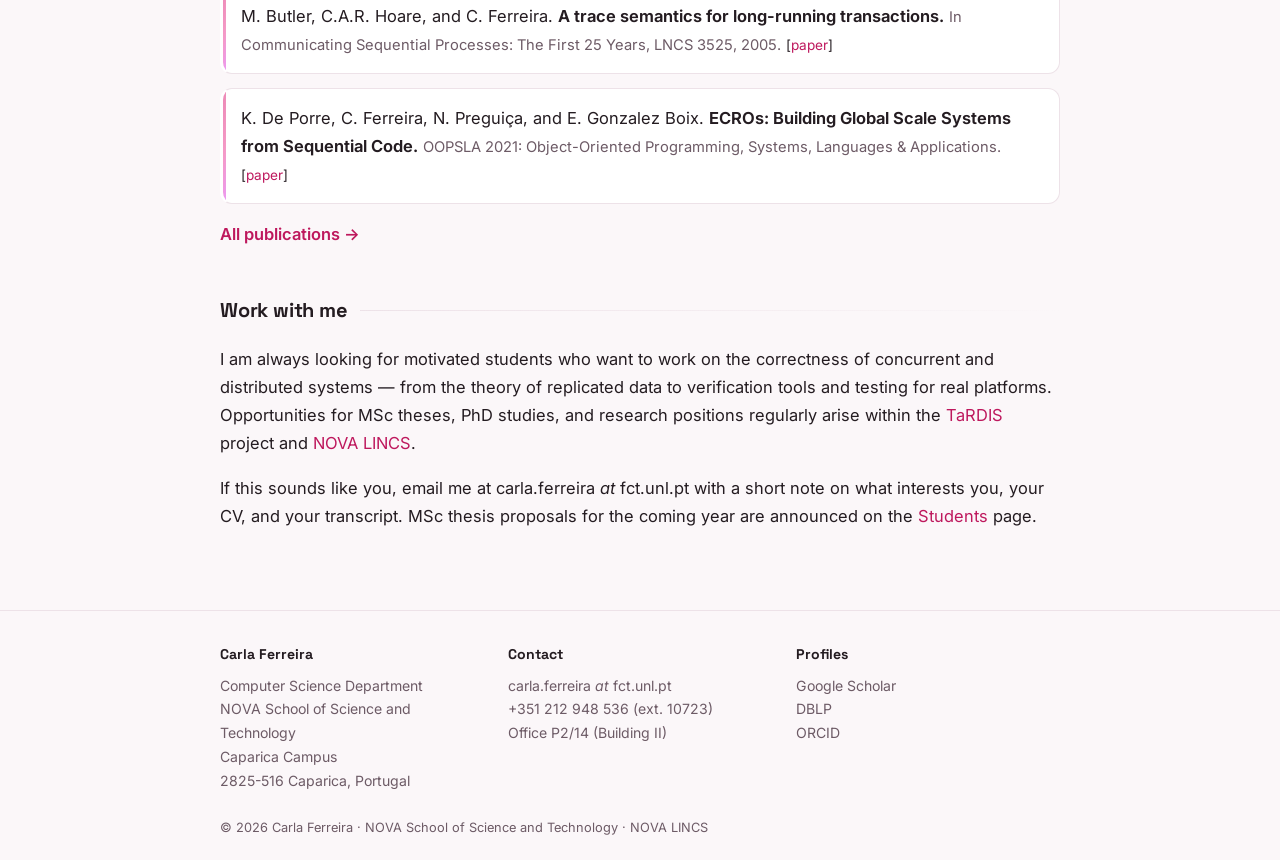
==== commit bb2b601d: "Add student-recruitment content: news, work-with-me, teaching, SEO Home gains a News section (ICST 2" ====
--- a/index.html
+++ b/index.html
@@ -12,6 +12,14 @@
   <link
     href="https://fonts.googleapis.com/css2?family=Inter:wght@400;500;600;700&family=Space+Grotesk:wght@500;700&display=swap"
     rel="stylesheet">
+  <link rel="canonical" href="https://carlaferreira.github.io/">
+  <meta property="og:type" content="website">
+  <meta property="og:site_name" content="Carla Ferreira">
+  <meta property="og:title" content="Carla Ferreira">
+  <meta property="og:description" content="Carla Ferreira — Full Professor at the Computer Science Department, NOVA School of Science and Technology, NOVA University Lisbon, and researcher at NOVA LINCS.">
+  <meta property="og:url" content="https://carlaferreira.github.io/">
+  <meta property="og:image" content="https://carlaferreira.github.io/assets/cf.jpg">
+  <meta name="twitter:card" content="summary">
   <link rel="stylesheet" href="style.css">
 </head>
 
@@ -72,6 +80,26 @@
     </section>
 
     <section>
+      <h2>News</h2>
+      <ul class="news">
+        <li><span class="news-date">2026</span>
+          <span>Two papers accepted at ICST 2026: systematic API testing through model
+            checking, and orchestrating causality in actor-based systems.</span></li>
+        <li><span class="news-date">2026</span>
+          <span>Serving on the program committees of ESOP 2027 and FM 2026.</span></li>
+        <li><span class="news-date">Jul 2025</span>
+          <span>“Ensuring Convergence and Invariants Without Coordination” presented at
+            ECOOP 2025.</span></li>
+        <li><span class="news-date">Jun 2025</span>
+          <span>Program Committee co-chair of FORTE 2025; proceedings published by
+            Springer.</span></li>
+        <li><span class="news-date">Apr 2025</span>
+          <span>Two papers at PaPoC 2025, on deriving redundancy relations for pure
+            op-based CRDTs and on local-first property graphs.</span></li>
+      </ul>
+    </section>
+
+    <section>
       <h2>Selected publications</h2>
       <ul class="pubs">
         <li>A. Gotsman, H. Yang, C. Ferreira, M. Najafzadeh, and M. Shapiro.
@@ -97,6 +125,20 @@
         </li>
       </ul>
       <a class="more-link" href="publications.html">All publications →</a>
+    </section>
+
+    <section>
+      <h2>Work with me</h2>
+      <p>I am always looking for motivated students who want to work on the correctness of
+        concurrent and distributed systems — from the theory of replicated data to
+        verification tools and testing for real platforms. Opportunities for MSc theses,
+        PhD studies, and research positions regularly arise within the
+        <a href="https://www.project-tardis.eu">TaRDIS</a> project and
+        <a href="https://nova-lincs.di.fct.unl.pt/">NOVA LINCS</a>.</p>
+      <p>If this sounds like you, email me at carla.ferreira <em>at</em> fct.unl.pt with a
+        short note on what interests you, your CV, and your transcript. MSc thesis
+        proposals for the coming year are announced on the
+        <a href="students.html">Students</a> page.</p>
     </section>
   </main>
 
--- a/style.css
+++ b/style.css
@@ -419,3 +419,21 @@
   .hero-text { min-width: 0; }
   .portrait { width: 170px; height: 170px; }
 }
+
+/* ---------- news ---------- */
+
+ul.news { list-style: none; padding: 0; margin: 0; display: grid; gap: 0.7rem; }
+ul.news li {
+  display: grid;
+  grid-template-columns: 5.4rem 1fr;
+  gap: 1rem;
+  align-items: baseline;
+}
+.news-date {
+  font-size: 0.75rem;
+  font-weight: 600;
+  letter-spacing: 0.06em;
+  text-transform: uppercase;
+  color: var(--accent);
+  white-space: nowrap;
+}
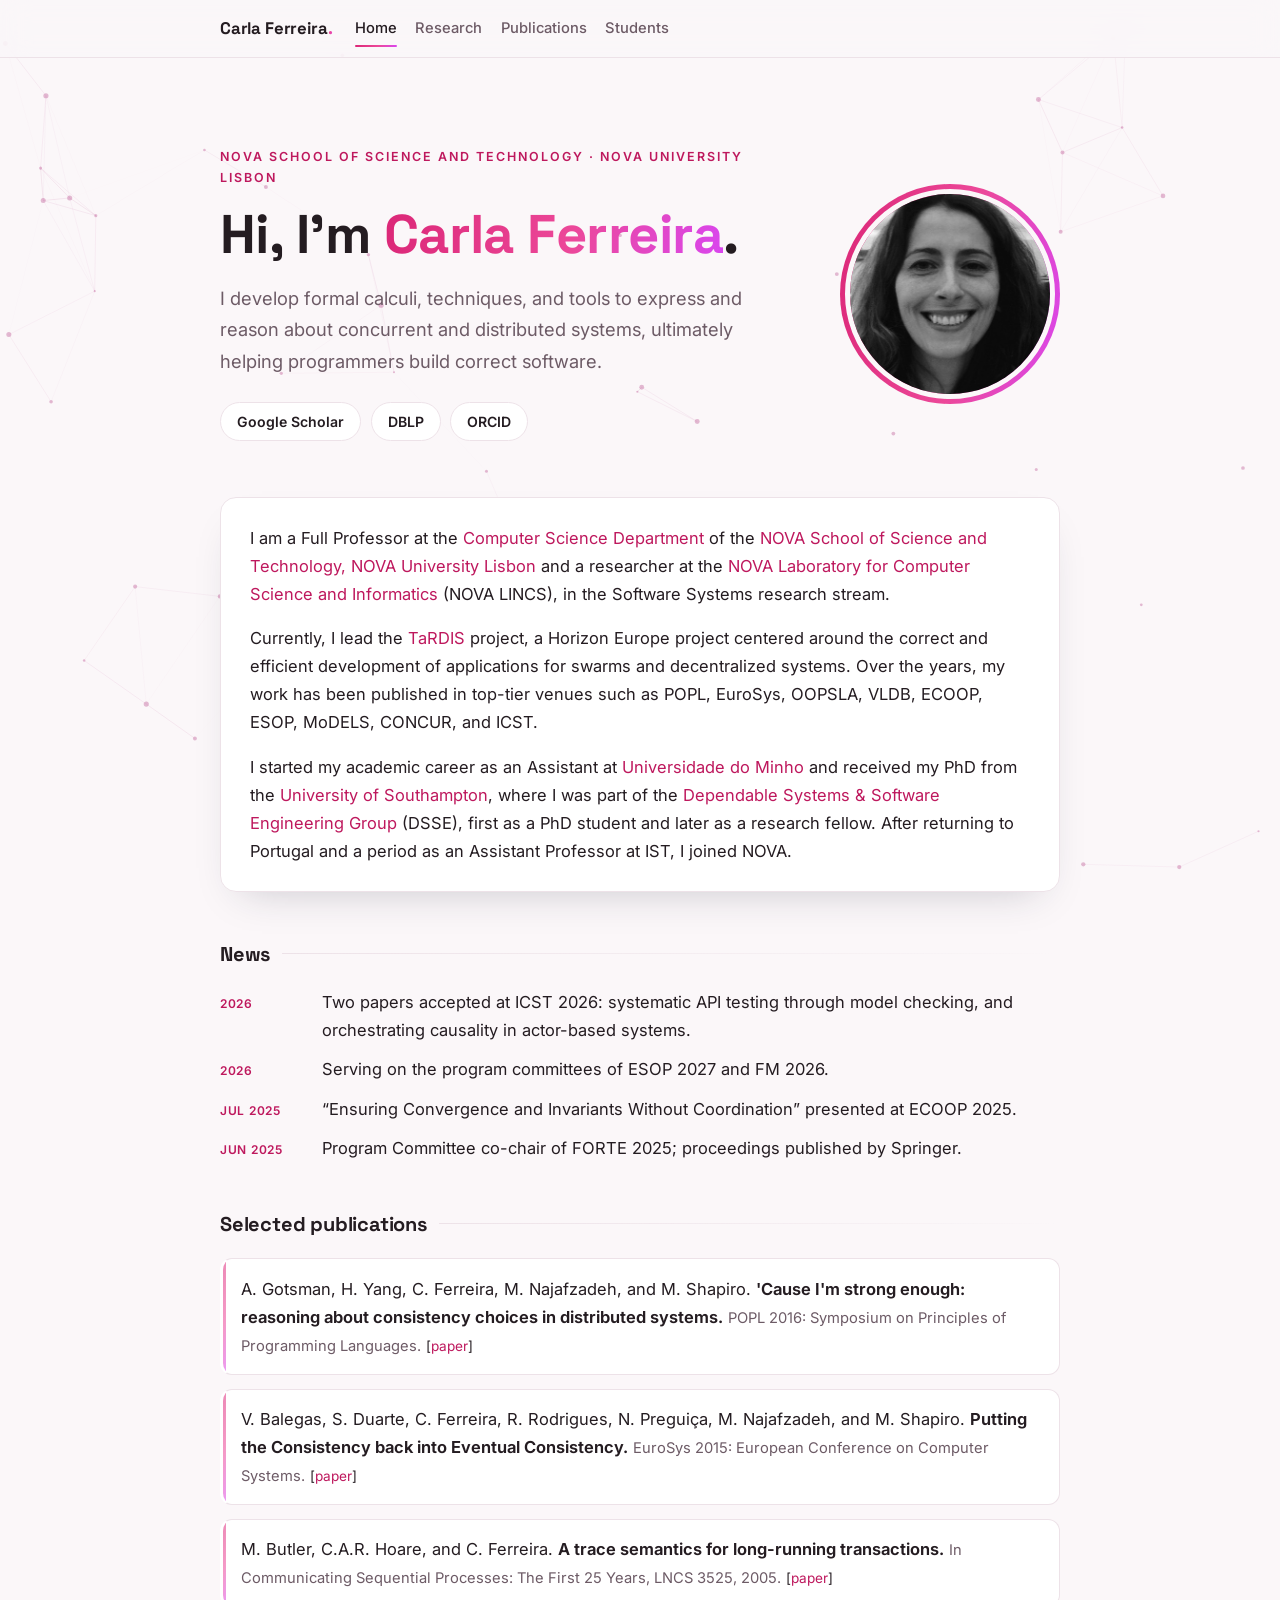
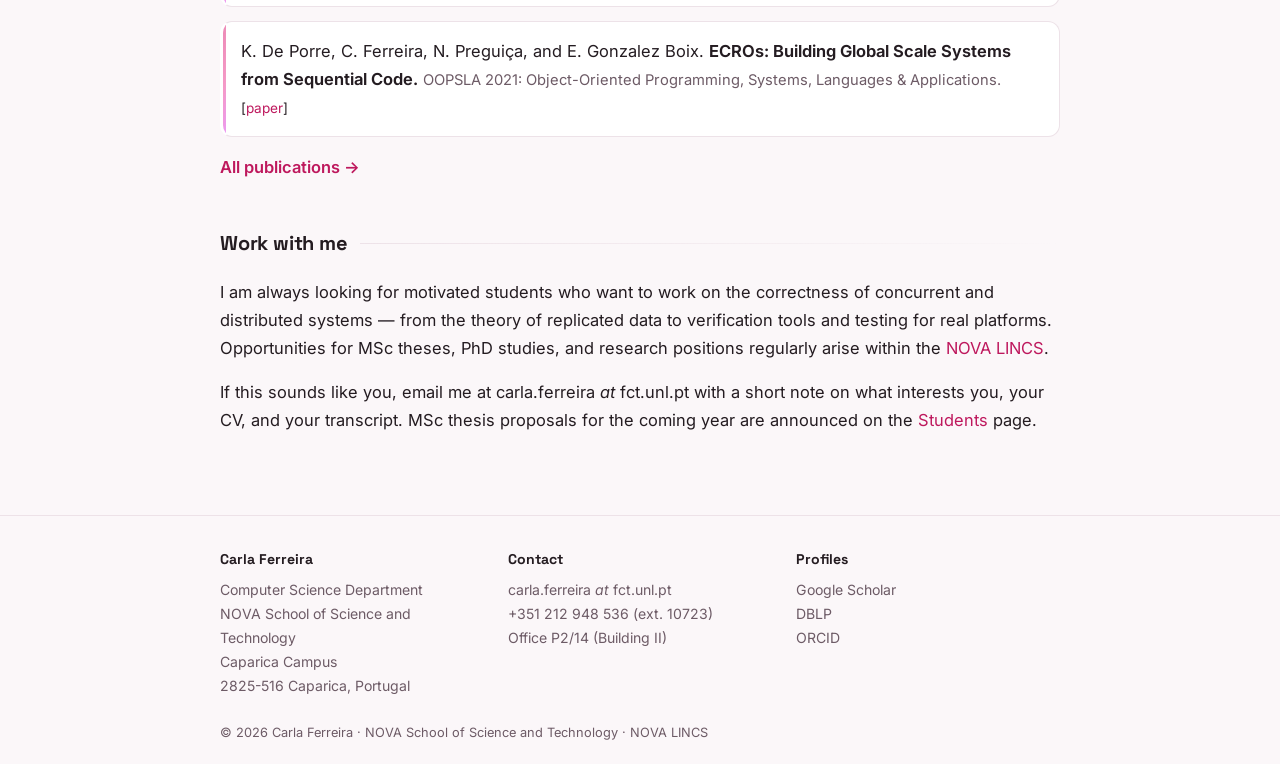
==== commit 11ac024a: "minor chnages" ====
--- a/index.html
+++ b/index.html
@@ -16,7 +16,8 @@
   <meta property="og:type" content="website">
   <meta property="og:site_name" content="Carla Ferreira">
   <meta property="og:title" content="Carla Ferreira">
-  <meta property="og:description" content="Carla Ferreira — Full Professor at the Computer Science Department, NOVA School of Science and Technology, NOVA University Lisbon, and researcher at NOVA LINCS.">
+  <meta property="og:description"
+    content="Carla Ferreira — Full Professor at the Computer Science Department, NOVA School of Science and Technology, NOVA University Lisbon, and researcher at NOVA LINCS.">
   <meta property="og:url" content="https://carlaferreira.github.io/">
   <meta property="og:image" content="https://carlaferreira.github.io/assets/cf.jpg">
   <meta name="twitter:card" content="summary">
@@ -84,18 +85,19 @@
       <ul class="news">
         <li><span class="news-date">2026</span>
           <span>Two papers accepted at ICST 2026: systematic API testing through model
-            checking, and orchestrating causality in actor-based systems.</span></li>
+            checking, and orchestrating causality in actor-based systems.</span>
+        </li>
         <li><span class="news-date">2026</span>
-          <span>Serving on the program committees of ESOP 2027 and FM 2026.</span></li>
+          <span>Serving on the program committees of ESOP 2027 and FM 2026.</span>
+        </li>
         <li><span class="news-date">Jul 2025</span>
           <span>“Ensuring Convergence and Invariants Without Coordination” presented at
-            ECOOP 2025.</span></li>
+            ECOOP 2025.</span>
+        </li>
         <li><span class="news-date">Jun 2025</span>
           <span>Program Committee co-chair of FORTE 2025; proceedings published by
-            Springer.</span></li>
-        <li><span class="news-date">Apr 2025</span>
-          <span>Two papers at PaPoC 2025, on deriving redundancy relations for pure
-            op-based CRDTs and on local-first property graphs.</span></li>
+            Springer.</span>
+        </li>
       </ul>
     </section>
 
@@ -133,12 +135,13 @@
         concurrent and distributed systems — from the theory of replicated data to
         verification tools and testing for real platforms. Opportunities for MSc theses,
         PhD studies, and research positions regularly arise within the
-        <a href="https://www.project-tardis.eu">TaRDIS</a> project and
-        <a href="https://nova-lincs.di.fct.unl.pt/">NOVA LINCS</a>.</p>
+        <a href="https://nova-lincs.di.fct.unl.pt/">NOVA LINCS</a>.
+      </p>
       <p>If this sounds like you, email me at carla.ferreira <em>at</em> fct.unl.pt with a
         short note on what interests you, your CV, and your transcript. MSc thesis
         proposals for the coming year are announced on the
-        <a href="students.html">Students</a> page.</p>
+        <a href="students.html">Students</a> page.
+      </p>
     </section>
   </main>
 
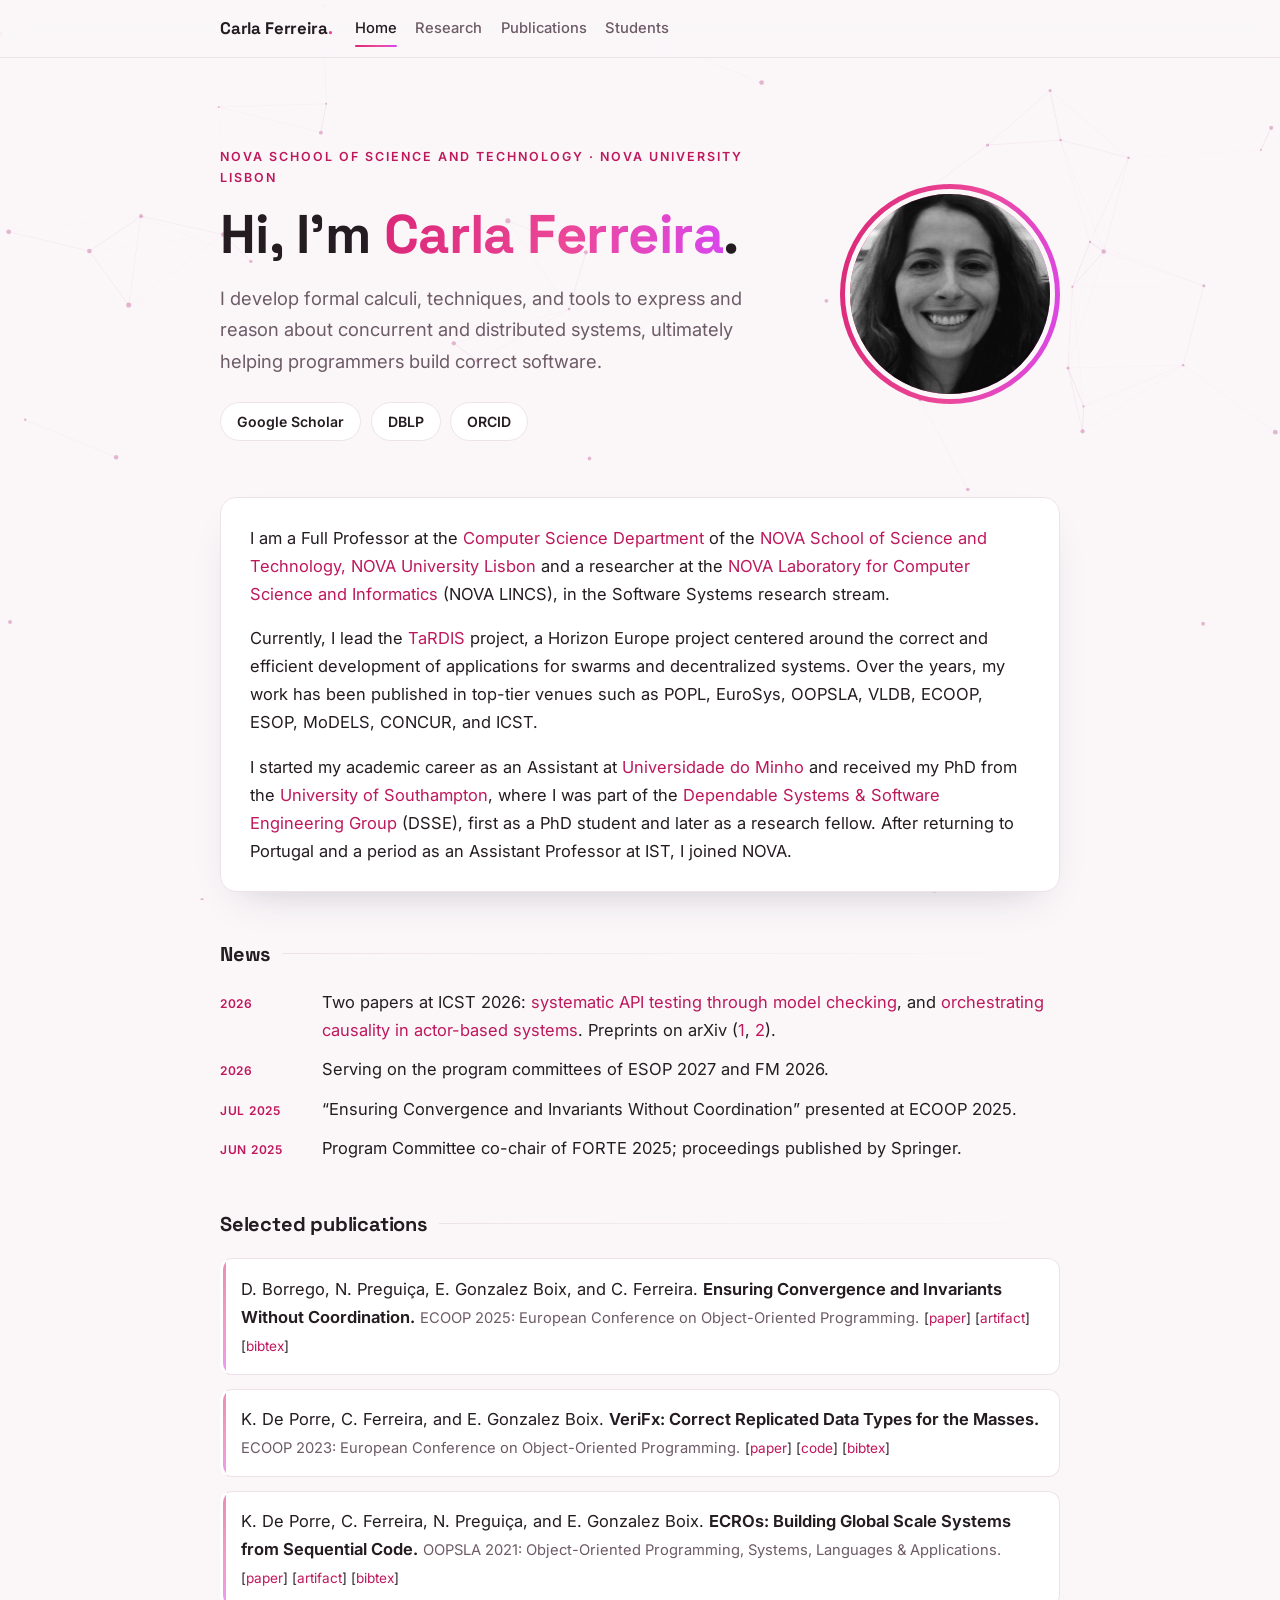
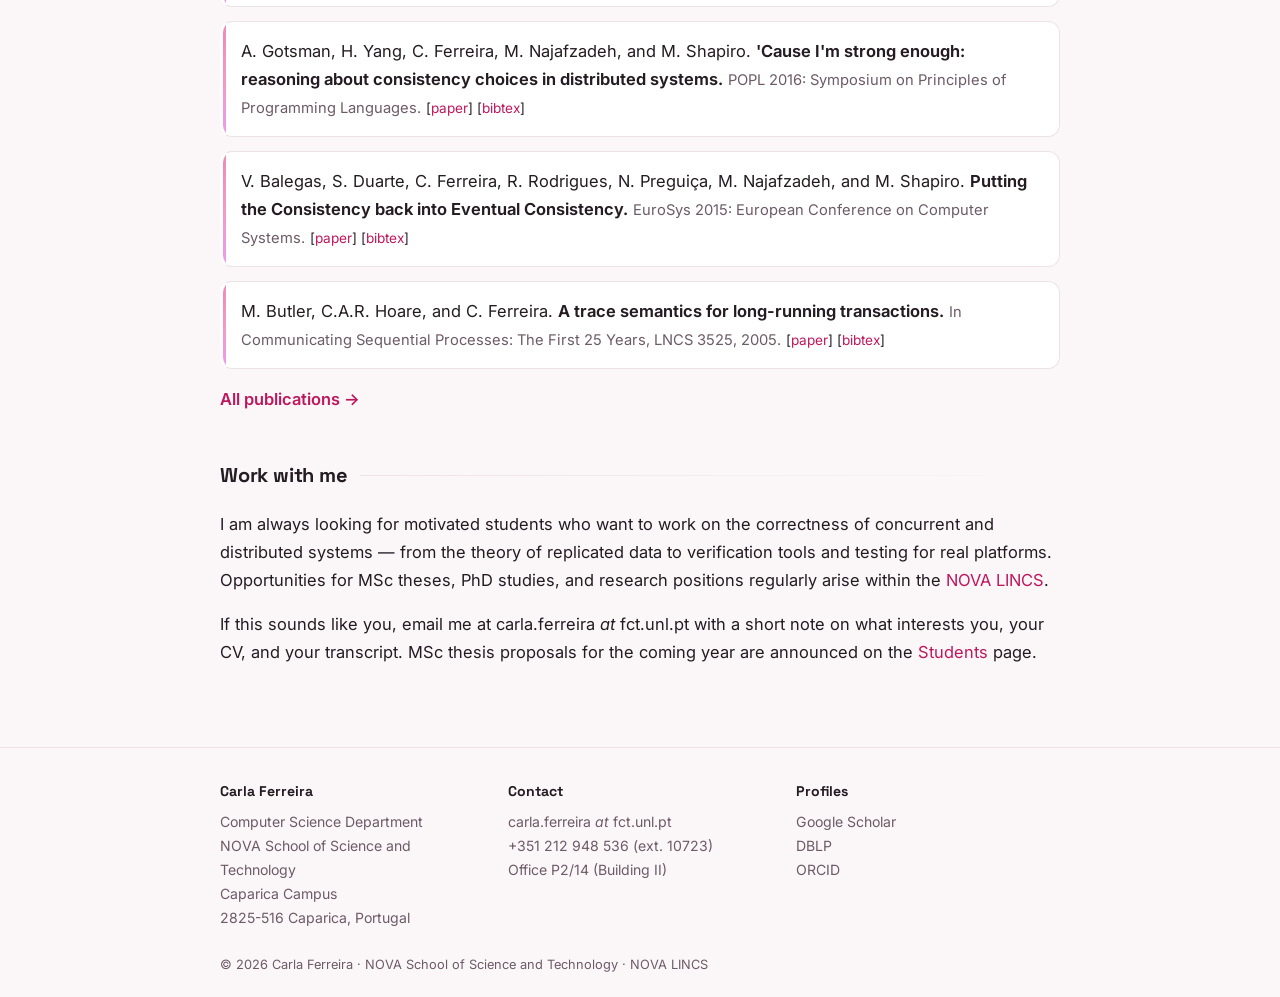
==== commit ff5f8432: "Add BibTeX for all papers, software section, and missing entries - BibTeX file and anchor id for eve" ====
--- a/index.html
+++ b/index.html
@@ -22,6 +22,35 @@
   <meta property="og:image" content="https://carlaferreira.github.io/assets/cf.jpg">
   <meta name="twitter:card" content="summary">
   <link rel="stylesheet" href="style.css">
+  <script type="application/ld+json">
+  {
+    "@context": "https://schema.org",
+    "@type": "Person",
+    "name": "Carla Ferreira",
+    "givenName": "Carla",
+    "familyName": "Ferreira",
+    "jobTitle": "Full Professor",
+    "url": "https://carlaferreira.github.io/",
+    "image": "https://carlaferreira.github.io/assets/cf.jpg",
+    "affiliation": {
+      "@type": "Organization",
+      "name": "NOVA School of Science and Technology, NOVA University Lisbon",
+      "url": "https://www.fct.unl.pt/"
+    },
+    "worksFor": {
+      "@type": "Organization",
+      "name": "NOVA LINCS",
+      "url": "https://nova-lincs.di.fct.unl.pt/"
+    },
+    "knowsAbout": ["Distributed systems", "Replicated data types", "Formal verification",
+      "Concurrency theory", "Low-code development"],
+    "sameAs": [
+      "https://scholar.google.com/citations?user=l7GG8NoAAAAJ",
+      "https://dblp.org/pid/13/5457.html",
+      "https://orcid.org/0000-0003-3680-7634"
+    ]
+  }
+  </script>
 </head>
 
 <body>
@@ -84,8 +113,13 @@
       <h2>News</h2>
       <ul class="news">
         <li><span class="news-date">2026</span>
-          <span>Two papers accepted at ICST 2026: systematic API testing through model
-            checking, and orchestrating causality in actor-based systems.</span>
+          <span>Two papers at ICST 2026:
+            <a href="https://doi.org/10.1109/ICST69053.2026.00060">systematic API testing through
+              model checking</a>, and
+            <a href="https://doi.org/10.1109/ICST69053.2026.00065">orchestrating causality in
+              actor-based systems</a>. Preprints on arXiv
+            (<a href="https://arxiv.org/abs/2604.08633">1</a>,
+            <a href="https://arxiv.org/abs/2603.17909">2</a>).</span>
         </li>
         <li><span class="news-date">2026</span>
           <span>Serving on the program committees of ESOP 2027 and FM 2026.</span>
@@ -104,26 +138,45 @@
     <section>
       <h2>Selected publications</h2>
       <ul class="pubs">
+        <li>D. Borrego, N. Preguiça, E. Gonzalez Boix, and C. Ferreira.
+          <span class="title">Ensuring Convergence and Invariants Without Coordination.</span>
+          <span class="venue">ECOOP 2025: European Conference on Object-Oriented Programming.</span>
+          <span class="pub-links">[<a href="https://doi.org/10.4230/LIPIcs.ECOOP.2025.4">paper</a>] [<a
+              href="https://doi.org/10.4230/DARTS.11.2.1">artifact</a>] [<a
+              href="bibtex/Borrego25.bib">bibtex</a>]</span>
+        </li>
+        <li>K. De Porre, C. Ferreira, and E. Gonzalez Boix.
+          <span class="title">VeriFx: Correct Replicated Data Types for the Masses.</span>
+          <span class="venue">ECOOP 2023: European Conference on Object-Oriented Programming.</span>
+          <span class="pub-links">[<a href="https://doi.org/10.4230/LIPIcs.ECOOP.2023.9">paper</a>] [<a
+              href="https://github.com/verifx-prover/verifx">code</a>] [<a
+              href="bibtex/Porre0B23.bib">bibtex</a>]</span>
+        </li>
+        <li>K. De Porre, C. Ferreira, N. Preguiça, and E. Gonzalez Boix.
+          <span class="title">ECROs: Building Global Scale Systems from Sequential Code.</span>
+          <span class="venue">OOPSLA 2021: Object-Oriented Programming, Systems, Languages &amp; Applications.</span>
+          <span class="pub-links">[<a href="https://doi.org/10.1145/3485484">paper</a>] [<a
+              href="https://doi.org/10.5281/zenodo.5510036">artifact</a>] [<a
+              href="bibtex/PorreFPB21.bib">bibtex</a>]</span>
+        </li>
         <li>A. Gotsman, H. Yang, C. Ferreira, M. Najafzadeh, and M. Shapiro.
           <span class="title">'Cause I'm strong enough: reasoning about consistency choices in distributed
             systems.</span>
           <span class="venue">POPL 2016: Symposium on Principles of Programming Languages.</span>
-          <span class="pub-links">[<a href="https://doi.org/10.1145/2914770.2837625">paper</a>]</span>
+          <span class="pub-links">[<a href="https://doi.org/10.1145/2914770.2837625">paper</a>] [<a
+              href="bibtex/GotsmanYFNS16.bib">bibtex</a>]</span>
         </li>
         <li>V. Balegas, S. Duarte, C. Ferreira, R. Rodrigues, N. Preguiça, M. Najafzadeh, and M. Shapiro.
           <span class="title">Putting the Consistency back into Eventual Consistency.</span>
           <span class="venue">EuroSys 2015: European Conference on Computer Systems.</span>
-          <span class="pub-links">[<a href="https://dl.acm.org/doi/10.1145/2741948.2741972">paper</a>]</span>
+          <span class="pub-links">[<a href="https://dl.acm.org/doi/10.1145/2741948.2741972">paper</a>] [<a
+              href="bibtex/Balegas15b.bib">bibtex</a>]</span>
         </li>
         <li>M. Butler, C.A.R. Hoare, and C. Ferreira.
           <span class="title">A trace semantics for long-running transactions.</span>
           <span class="venue">In Communicating Sequential Processes: The First 25 Years, LNCS 3525, 2005.</span>
-          <span class="pub-links">[<a href="https://link.springer.com/chapter/10.1007%2F11423348_8">paper</a>]</span>
-        </li>
-        <li>K. De Porre, C. Ferreira, N. Preguiça, and E. Gonzalez Boix.
-          <span class="title">ECROs: Building Global Scale Systems from Sequential Code.</span>
-          <span class="venue">OOPSLA 2021: Object-Oriented Programming, Systems, Languages &amp; Applications.</span>
-          <span class="pub-links">[<a href="https://doi.org/10.1145/3485484">paper</a>]</span>
+          <span class="pub-links">[<a href="https://link.springer.com/chapter/10.1007%2F11423348_8">paper</a>] [<a
+              href="bibtex/Butler05b.bib">bibtex</a>]</span>
         </li>
       </ul>
       <a class="more-link" href="publications.html">All publications →</a>
--- a/style.css
+++ b/style.css
@@ -276,7 +276,24 @@
   color: transparent;
 }
 
+ul.interests .key {
+  display: block;
+  margin-top: 0.35rem;
+  font-size: 0.88rem;
+  color: var(--text-muted);
+}
+
+.card .tag a { color: inherit; }
+
 /* ---------- publications ---------- */
+
+.pub-intro { color: var(--text-muted); font-size: 0.95rem; margin: -0.6rem 0 1rem; }
+
+ul.pubs > li:target {
+  border-color: var(--grad-a);
+  box-shadow: var(--shadow);
+}
+ul.pubs > li { scroll-margin-top: 5rem; }
 
 .year-chip {
   display: inline-block;
